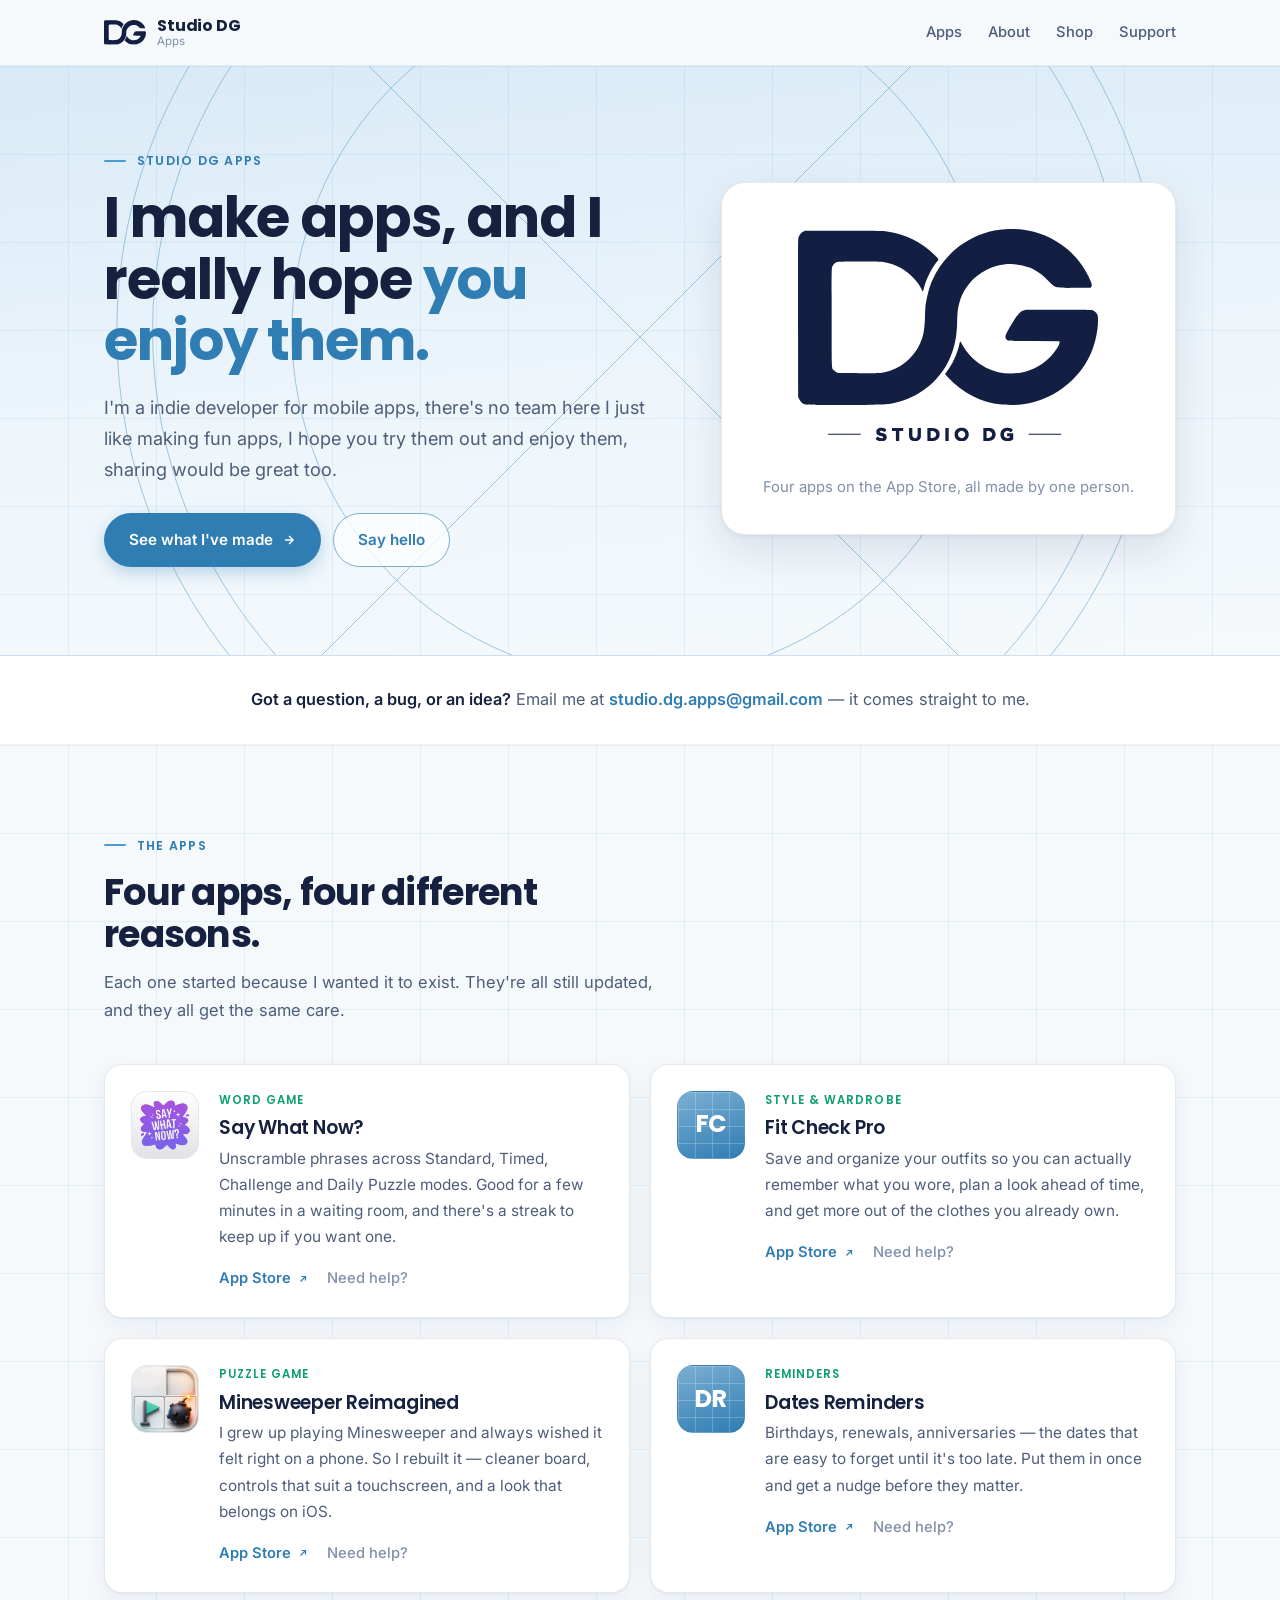
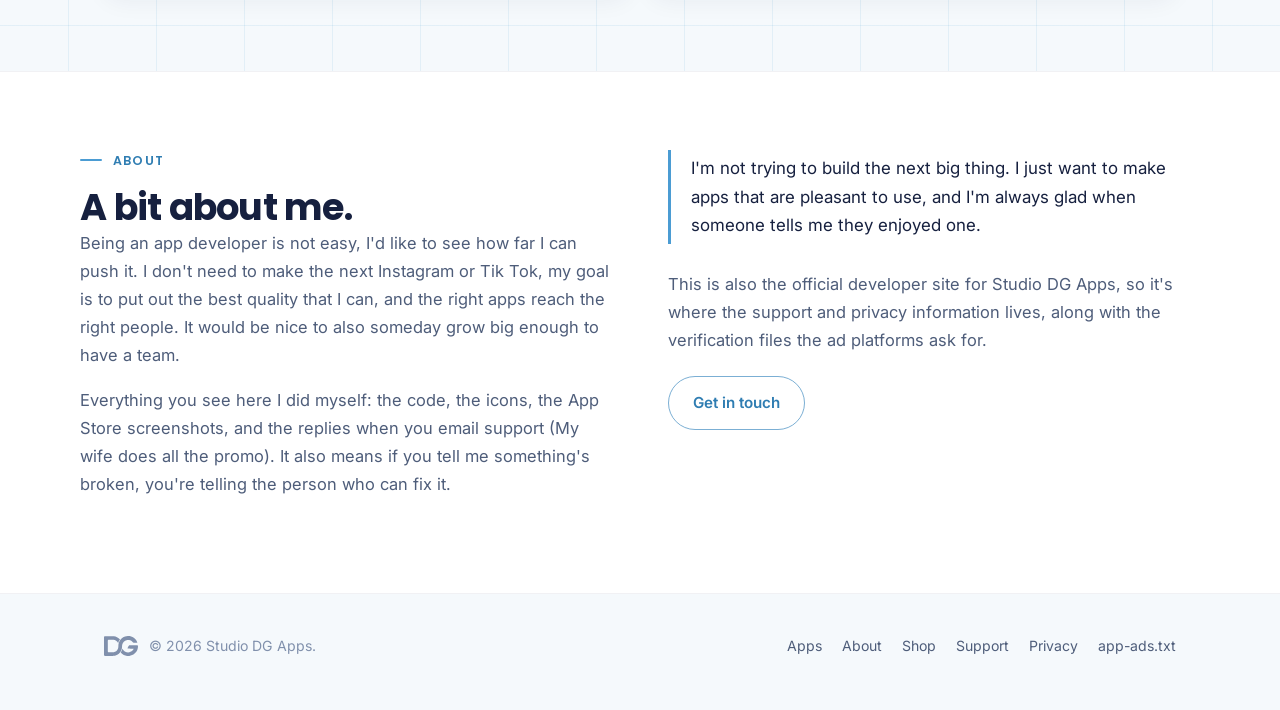
==== index.html @ 169148db "Fix grammar in about section of index.html" ====
<!doctype html>
<html lang="en">
<head>
  <meta charset="utf-8" />
  <meta name="viewport" content="width=device-width, initial-scale=1" />
  <title>Studio DG Apps — iPhone apps made by one person</title>
  <meta name="description" content="Hello. I make Mobile apps — Each app put is made with lots of passion and with the end users' enjoyment in mind — and I hope you enjoy them." />
  <link rel="canonical" href="https://dgreen-28.github.io/" />

  <link rel="icon" href="assets/favicon.svg" type="image/svg+xml" />
  <link rel="icon" href="assets/favicon-32.png" sizes="32x32" />
  <link rel="apple-touch-icon" href="assets/apple-touch-icon.png" />
  <meta name="theme-color" content="#D8EAF7" />

  <meta property="og:type" content="website" />
  <meta property="og:title" content="Studio DG Apps — iPhone apps made by one person" />
  <meta property="og:description" content="I make iPhone apps, and I hope you enjoy them." />
  <meta property="og:url" content="https://dgreen-28.github.io/" />
  <meta property="og:image" content="https://dgreen-28.github.io/assets/og-image.png" />
  <meta name="twitter:card" content="summary_large_image" />

  <link rel="preconnect" href="https://fonts.googleapis.com" />
  <link rel="preconnect" href="https://fonts.gstatic.com" crossorigin />
  <link href="https://fonts.googleapis.com/css2?family=Poppins:wght@500;600;700&family=Inter:wght@400;500;600&display=swap" rel="stylesheet" />
  <link rel="stylesheet" href="styles.css" />

  <script type="application/ld+json">
  {"@context":"https://schema.org","@type":"Organization","name":"Studio DG Apps",
   "url":"https://dgreen-28.github.io/","logo":"https://dgreen-28.github.io/assets/icon-512.png"}
  </script>
</head>
<body>

  <svg width="0" height="0" style="position:absolute" aria-hidden="true"><symbol id="dg" viewBox="0 0 2351 1380"><path d="M56.8169 1376.22C34.8916 1368.79 21.651 1356.64 8.69514 1331.52L1.07824 1316.66L0.224039 698.907C-0.345449 144.531 -0.0606899 79.95 3.85454 67.4988C10.6172 46.7219 22.1493 31.9456 39.3052 21.8946L54.4678 12.9688H355.371C589.36 12.9688 662.468 13.8689 684.393 16.7942C843.28 38.9962 965.009 98.2517 1074.42 206.712C1105.1 236.94 1105.1 236.64 1089.87 255.616C1045.45 310.146 1001.88 399.33 985.012 470.136C982.164 481.687 979.103 491.438 978.249 491.438C977.395 491.438 972.626 482.287 967.287 470.661C941.161 413.206 875.314 345.325 809.538 307.971C765.688 283.369 707.173 263.792 656.844 257.266C639.688 255.166 577.828 254.266 470.693 254.866C320.561 255.766 309.812 256.066 300.558 261.392C286.748 269.118 275.5 280.669 269.094 294.02C263.47 305.271 263.47 310.896 263.755 690.732C264.324 1114.75 263.185 1086.62 281.765 1107.02C286.819 1112.65 295.86 1119.77 301.982 1123.3C313.229 1129.82 314.368 1129.82 477.74 1129.82C626.804 1129.82 644.743 1129.22 670.37 1124.2C796.938 1099.29 902.08 1016.04 955.826 898.726C983.659 838.27 991.276 796.492 995.191 688.031C996.9 642.727 998.822 601.548 999.676 596.448C1015.69 506.065 1028.93 457.76 1052.85 402.405C1128.24 229.364 1273.6 96.3015 1454.13 35.6209C1522.18 12.5187 1577.85 2.76786 1652.1 0.36764C1800.59 -4.3578 1939.76 36.521 2059.57 120.079C2136.3 173.709 2192.83 232.364 2242.09 309.996C2265.15 346.75 2295.26 407.805 2300.6 429.707C2303.66 442.759 2303.45 444.559 2298.04 451.91L2292.41 460.235L2171.75 461.135C2046.33 462.035 2031.16 461.135 2009.81 449.584C2004.18 446.359 1981.97 426.182 1960.62 404.88C1907.73 351.55 1864.73 321.922 1807.92 300.32C1732.25 271.593 1640.35 267.167 1561.33 288.769C1414.55 329.048 1305.42 436.008 1264.13 580.321C1253.17 618.575 1248.97 655.253 1247.26 727.56C1244.41 848.771 1227.04 932.629 1186.54 1020.31C1113.15 1180 969.422 1303.01 798.504 1352.44C727.674 1372.92 712.44 1374.95 591.851 1377.35C407.123 1381.47 70.7694 1380.57 56.9593 1376.15L56.8169 1376.22Z"/><path d="M1594.43 1376.15C1435.26 1358.97 1289.62 1283.96 1172.87 1158.93L1152.08 1136.72L1163.9 1121.05C1210.31 1060.29 1248.54 977.033 1263.99 904.726C1266.55 891.975 1270.18 881.625 1272.18 881.625C1273.88 881.625 1280.08 891.375 1285.7 903.226C1319.73 972.533 1397.04 1048.14 1473.28 1086.62C1640.28 1170.78 1841.38 1138.45 1971.86 1006.59C2015.43 962.407 2052.02 905.852 2049.46 886.575L2048.6 880.049L1848.93 878.549C1664.2 877.049 1648.39 876.749 1641.42 871.724C1618.92 856.347 1620.06 837.67 1645.62 794.991C1705.48 694.857 1715.1 680.006 1730.83 663.429C1744.92 648.578 1751.04 644.452 1766.85 639.127L1785.71 632.601H2042.19C2225.85 632.601 2301.17 633.501 2309.07 635.827C2323.66 640.552 2339.47 654.803 2345.66 669.28C2349.58 678.731 2351 688.857 2351 713.984C2351 768.814 2344.24 817.118 2327.94 879.299C2259.6 1141.82 2027.6 1340.67 1749.48 1374.72C1711.54 1379.45 1633.59 1380.05 1594.51 1375.92L1594.43 1376.15Z"/></symbol><symbol id="dg-lockup" viewBox="200 340 885 626"><g transform="translate(200.0,340.0) scale(0.37643556)"><path d="M56.8169 1376.22C34.8916 1368.79 21.651 1356.64 8.69514 1331.52L1.07824 1316.66L0.224039 698.907C-0.345449 144.531 -0.0606899 79.95 3.85454 67.4988C10.6172 46.7219 22.1493 31.9456 39.3052 21.8946L54.4678 12.9688H355.371C589.36 12.9688 662.468 13.8689 684.393 16.7942C843.28 38.9962 965.009 98.2517 1074.42 206.712C1105.1 236.94 1105.1 236.64 1089.87 255.616C1045.45 310.146 1001.88 399.33 985.012 470.136C982.164 481.687 979.103 491.438 978.249 491.438C977.395 491.438 972.626 482.287 967.287 470.661C941.161 413.206 875.314 345.325 809.538 307.971C765.688 283.369 707.173 263.792 656.844 257.266C639.688 255.166 577.828 254.266 470.693 254.866C320.561 255.766 309.812 256.066 300.558 261.392C286.748 269.118 275.5 280.669 269.094 294.02C263.47 305.271 263.47 310.896 263.755 690.732C264.324 1114.75 263.185 1086.62 281.765 1107.02C286.819 1112.65 295.86 1119.77 301.982 1123.3C313.229 1129.82 314.368 1129.82 477.74 1129.82C626.804 1129.82 644.743 1129.22 670.37 1124.2C796.938 1099.29 902.08 1016.04 955.826 898.726C983.659 838.27 991.276 796.492 995.191 688.031C996.9 642.727 998.822 601.548 999.676 596.448C1015.69 506.065 1028.93 457.76 1052.85 402.405C1128.24 229.364 1273.6 96.3015 1454.13 35.6209C1522.18 12.5187 1577.85 2.76786 1652.1 0.36764C1800.59 -4.3578 1939.76 36.521 2059.57 120.079C2136.3 173.709 2192.83 232.364 2242.09 309.996C2265.15 346.75 2295.26 407.805 2300.6 429.707C2303.66 442.759 2303.45 444.559 2298.04 451.91L2292.41 460.235L2171.75 461.135C2046.33 462.035 2031.16 461.135 2009.81 449.584C2004.18 446.359 1981.97 426.182 1960.62 404.88C1907.73 351.55 1864.73 321.922 1807.92 300.32C1732.25 271.593 1640.35 267.167 1561.33 288.769C1414.55 329.048 1305.42 436.008 1264.13 580.321C1253.17 618.575 1248.97 655.253 1247.26 727.56C1244.41 848.771 1227.04 932.629 1186.54 1020.31C1113.15 1180 969.422 1303.01 798.504 1352.44C727.674 1372.92 712.44 1374.95 591.851 1377.35C407.123 1381.47 70.7694 1380.57 56.9593 1376.15L56.8169 1376.22Z"/><path d="M1594.43 1376.15C1435.26 1358.97 1289.62 1283.96 1172.87 1158.93L1152.08 1136.72L1163.9 1121.05C1210.31 1060.29 1248.54 977.033 1263.99 904.726C1266.55 891.975 1270.18 881.625 1272.18 881.625C1273.88 881.625 1280.08 891.375 1285.7 903.226C1319.73 972.533 1397.04 1048.14 1473.28 1086.62C1640.28 1170.78 1841.38 1138.45 1971.86 1006.59C2015.43 962.407 2052.02 905.852 2049.46 886.575L2048.6 880.049L1848.93 878.549C1664.2 877.049 1648.39 876.749 1641.42 871.724C1618.92 856.347 1620.06 837.67 1645.62 794.991C1705.48 694.857 1715.1 680.006 1730.83 663.429C1744.92 648.578 1751.04 644.452 1766.85 639.127L1785.71 632.601H2042.19C2225.85 632.601 2301.17 633.501 2309.07 635.827C2323.66 640.552 2339.47 654.803 2345.66 669.28C2349.58 678.731 2351 688.857 2351 713.984C2351 768.814 2344.24 817.118 2327.94 879.299C2259.6 1141.82 2027.6 1340.67 1749.48 1374.72C1711.54 1379.45 1633.59 1380.05 1594.51 1375.92L1594.43 1376.15Z"/></g><g transform="translate(392.500,665.535) scale(0.93023256)"><path d="M50.41 322.50 c-2.73 -0.67 -6.52 -2.41 -8.85 -4.07 -2.29 -1.70 -2.29 -3.20 -0.04 -5.81 0.87 -1.03 1.86 -2.25 2.21 -2.77 0.91 -1.42 3.08 -1.30 4.94 0.24 4.54 3.75 11.10 4.58 13.71 1.82 1.98 -2.09 0.43 -3.32 -6.68 -5.17 -11.42 -3 -14.38 -5.81 -14.38 -13.43 0 -4.19 0.75 -6.32 3.12 -8.61 5.29 -5.17 16.35 -6.08 24.33 -2.01 4.98 2.49 5.37 3.99 2.25 8.10 -1.86 2.45 -2.21 2.73 -3.44 2.73 -0.83 0 -2.09 -0.47 -3.16 -1.15 -2.21 -1.42 -5.14 -2.41 -6.99 -2.41 -2.84 0 -5.69 2.09 -4.86 3.59 0.59 1.15 2.09 1.74 8.37 3.48 10.94 3 12.92 4.82 13.23 11.97 0.20 4.50 -0.43 6.91 -2.45 9.24 -1.54 1.82 -4.58 3.59 -7.51 4.35 -2.65 0.71 -10.78 0.67 -13.83 -0.08z M157.22 322.39 c-7.27 -2.33 -11.02 -6.95 -11.89 -14.50 -0.20 -1.94 -0.32 -8.77 -0.28 -15.17 l0.12 -11.65 5.21 -0.12 5.21 -0.12 0.12 13 0.12 12.96 0.99 1.94 c2.01 3.87 6.95 5.65 10.63 3.79 1.90 -0.99 3.79 -3.16 4.42 -5.06 0.32 -1.03 0.55 -5.65 0.63 -14.02 l0.16 -12.56 5.14 0 5.14 0 -0.12 14.93 c-0.12 14.73 -0.16 14.93 -1.11 17.22 -1.15 2.84 -4.54 6.64 -7.07 7.94 -3.36 1.66 -5.81 2.17 -10.67 2.13 -3.28 0 -5.21 -0.20 -6.76 -0.71z M305.40 322.54 c-5.93 -1.66 -11.14 -5.81 -13.59 -10.86 -2.41 -4.90 -2.92 -10.67 -1.46 -16.31 0.95 -3.83 2.33 -6.16 5.33 -9.16 4.23 -4.23 9.36 -6.12 16.51 -6.12 7.35 0 11.97 1.78 16.47 6.32 4.07 4.11 5.93 8.85 5.93 15.33 0 8.10 -3.04 13.87 -9.48 18.01 -3.95 2.57 -6.04 3.12 -12.25 3.28 -3.83 0.08 -5.93 -0.08 -7.47 -0.47z m11.30 -10.27 c4.07 -1.86 6.91 -6 6.99 -10.27 0.12 -6.44 -6.24 -12.56 -12.40 -11.97 -5.65 0.55 -10.74 5.93 -10.82 11.38 -0.04 3.83 2.49 8.10 6 10.15 3.79 2.25 6.48 2.41 10.23 0.71z M450.57 322.50 c-5.37 -1.30 -10.74 -5.33 -13.19 -9.95 -1.78 -3.36 -2.45 -6.32 -2.41 -10.94 0.04 -6.99 1.90 -11.65 6.36 -15.80 4.54 -4.23 10.03 -5.96 17.46 -5.61 5.53 0.28 9.88 1.74 13.59 4.54 1.03 0.79 1.26 1.22 1.26 2.53 0 1.30 -0.36 1.98 -2.25 4.27 -2.73 3.28 -3.52 3.44 -6.40 1.34 -2.80 -1.98 -6.08 -3.08 -8.49 -2.77 -4.15 0.47 -8.06 3.40 -9.84 7.31 -2.69 5.93 1.11 13.35 7.94 15.45 3.12 0.99 5.21 0.83 8.26 -0.63 2.13 -1.03 2.84 -2.33 2.29 -4.07 -0.24 -0.75 -0.63 -0.83 -4.66 -0.91 l-4.42 -0.12 0 -4.54 0 -4.54 9.80 -0.12 9.76 -0.08 0 9.44 0 9.48 -2.13 1.50 c-3.52 2.45 -4.62 3 -8.14 3.91 -3.99 1.07 -11.10 1.22 -14.77 0.32z M103.50 306.74 l0 -16 -6.12 0 -6.12 0 0 -4.94 0 -4.94 17.78 0 17.82 0 -0.12 4.86 -0.12 4.82 -6.20 0.12 -6.24 0.12 0 15.96 0 16 -5.33 0 -5.33 0 0 -16z M203.36 302.52 c-0.08 -11.14 -0.04 -20.58 0.04 -20.94 0.12 -0.67 0.91 -0.71 10.07 -0.71 11.30 0 13.79 0.36 18.25 2.57 3.83 1.86 7.51 5.73 9.05 9.52 0.95 2.29 1.15 3.44 1.30 7.27 0.28 7.23 -0.95 11.26 -4.70 15.21 -5.53 5.85 -10.86 7.31 -26.70 7.31 l-7.19 0 -0.12 -20.23z m20.42 9.32 c3.95 -1.38 7.70 -6.36 7.70 -10.23 0 -3.59 -2.84 -7.70 -6.64 -9.56 -1.98 -0.95 -2.80 -1.11 -6.68 -1.26 l-4.46 -0.12 0 10.82 c0 5.96 0.12 10.98 0.32 11.14 0.47 0.55 7.66 -0.04 9.76 -0.79z M260.33 301.80 l0 -20.94 5.33 0 5.33 0 0 20.94 0 20.94 -5.33 0 -5.33 0 0 -20.94z M380.81 301.80 l0 -20.94 10.19 0 c7.43 0 10.90 0.16 12.92 0.59 8.61 1.82 14.50 8.14 15.68 16.87 1.42 10.63 -3.67 19.28 -13.35 22.64 -3.48 1.22 -9.20 1.70 -19.79 1.74 l-5.65 0.04 0 -20.94z m20.27 10.03 c2.57 -0.87 5.89 -3.95 6.99 -6.52 2.17 -5.14 -0.20 -10.71 -5.77 -13.43 -1.62 -0.79 -2.65 -0.95 -6.56 -1.07 l-4.66 -0.16 0 10.82 c0 5.96 0.12 10.98 0.32 11.18 0.47 0.47 7.62 -0.12 9.68 -0.83z"/></g><rect x="288.71" y="944" width="96" height="3"/><rect x="880.29" y="944" width="96" height="3"/></symbol></svg>

  <header class="site-header">
    <nav class="nav" aria-label="Main">
      <a class="brand" href="index.html">
        <svg viewBox="0 0 2351 1380" fill="currentColor" aria-hidden="true"><use href="#dg" /></svg>
        <span class="brand-text">
          <span class="brand-name">Studio DG</span>
          <span class="brand-sub">Apps</span>
        </span>
      </a>
      <div class="nav-links">
        <a href="#apps">Apps</a>
        <a href="#about">About</a>
        <a href="shop.html">Shop</a>
        <a href="support.html">Support</a>
      </div>
    </nav>
  </header>

  <main>

    <section class="hero sheet">
      <svg class="sheet-rings" viewBox="0 0 1254 1254" aria-hidden="true">
        <circle cx="627" cy="621" r="556" />
        <circle cx="627" cy="621" r="518" />
        <circle cx="627" cy="621" r="370" />
        <line x1="0" y1="0" x2="1254" y2="1254" />
        <line x1="1254" y1="0" x2="0" y2="1254" />
      </svg>

      <div class="wrap hero-grid">
        <div>
          <p class="eyebrow">Studio DG Apps</p>
          <h1>I make apps, and I really hope <em>you enjoy them.</em></h1>
          <p class="lead">
            I'm a indie developer for mobile apps, there's no team
            here I just like making fun apps, I hope you try them out 
            and enjoy them, sharing would be great too.
          </p>
          <div class="actions">
            <a class="button primary" href="#apps">
              See what I've made
              <svg width="14" height="14" viewBox="0 0 24 24" fill="none" stroke="currentColor" stroke-width="2.4" aria-hidden="true"><path d="M5 12h13M12 5l7 7-7 7"/></svg>
            </a>
            <a class="button secondary" href="support.html">Say hello</a>
          </div>
        </div>

        <div class="hero-card">
          <div class="lockup">
            <svg viewBox="0 0 885 626" fill="currentColor" role="img" aria-label="Studio DG"><use href="#dg-lockup" width="885" height="626" /></svg>
          </div>
          <p class="caption">Four apps on the App&nbsp;Store, all made by one person.</p>
        </div>
      </div>
    </section>

    <section class="band">
      <div class="band-inner">
        <p>
          <strong>Got a question, a bug, or an idea?</strong>
          Email me at <a href="mailto:studio.dg.apps@gmail.com" style="color:var(--carolina-d);font-weight:600;text-decoration:none">studio.dg.apps@gmail.com</a> — it comes straight to me.
        </p>
      </div>
    </section>

    <section id="apps" class="section sheet">
      <div class="wrap">
        <div class="section-heading">
          <p class="eyebrow">The apps</p>
          <h2>Four apps, four different reasons.</h2>
          <p>
            Each one started because I wanted it to exist. They're all still
            updated, and they all get the same care.
          </p>
        </div>

        <div class="apps">

          <article class="app-card">
            <div class="app-icon">
              <img src="assets/app-say-what-now.png" alt="Say What Now? app icon" width="512" height="512" loading="lazy" />
            </div>
            <div>
              <div class="app-topline">Word Game</div>
              <h3>Say What Now?</h3>
              <p>
                Unscramble phrases across Standard, Timed, Challenge and Daily
                Puzzle modes. Good for a few minutes in a waiting room, and there's
                a streak to keep up if you want one.
              </p>
              <div class="card-actions">
                <a href="https://apps.apple.com/app/id6740370659" target="_blank" rel="noopener">
                  App Store
                  <svg width="12" height="12" viewBox="0 0 24 24" fill="none" stroke="currentColor" stroke-width="2.4" aria-hidden="true"><path d="M7 17 17 7M9 7h8v8"/></svg>
                </a>
                <a class="sub" href="support.html">Need help?</a>
              </div>
            </div>
          </article>

          <article class="app-card">
            <div class="app-icon tile" aria-hidden="true"><span>FC</span></div>
            <div>
              <div class="app-topline">Style &amp; Wardrobe</div>
              <h3>Fit Check Pro</h3>
              <p>
                Save and organize your outfits so you can actually remember what
                you wore, plan a look ahead of time, and get more out of the
                clothes you already own.
              </p>
              <div class="card-actions">
                <a href="https://apps.apple.com/us/app/fit-check-pro/id6733221964" target="_blank" rel="noopener">
                  App Store
                  <svg width="12" height="12" viewBox="0 0 24 24" fill="none" stroke="currentColor" stroke-width="2.4" aria-hidden="true"><path d="M7 17 17 7M9 7h8v8"/></svg>
                </a>
                <a class="sub" href="support.html">Need help?</a>
              </div>
            </div>
          </article>

          <article class="app-card">
            <div class="app-icon">
              <img src="assets/app-minesweeper.png" alt="Minesweeper Reimagined app icon" width="512" height="512" loading="lazy" />
            </div>
            <div>
              <div class="app-topline">Puzzle Game</div>
              <h3>Minesweeper Reimagined</h3>
              <p>
                I grew up playing Minesweeper and always wished it felt right on a
                phone. So I rebuilt it — cleaner board, controls that suit a
                touchscreen, and a look that belongs on iOS.
              </p>
              <div class="card-actions">
                <a href="https://apps.apple.com/us/app/minesweeper-reimagined/id6740152764" target="_blank" rel="noopener">
                  App Store
                  <svg width="12" height="12" viewBox="0 0 24 24" fill="none" stroke="currentColor" stroke-width="2.4" aria-hidden="true"><path d="M7 17 17 7M9 7h8v8"/></svg>
                </a>
                <a class="sub" href="support.html">Need help?</a>
              </div>
            </div>
          </article>

          <article class="app-card">
            <div class="app-icon tile" aria-hidden="true"><span>DR</span></div>
            <div>
              <div class="app-topline">Reminders</div>
              <h3>Dates Reminders</h3>
              <p>
                Birthdays, renewals, anniversaries — the dates that are easy to
                forget until it's too late. Put them in once and get a nudge
                before they matter.
              </p>
              <div class="card-actions">
                <a href="https://apps.apple.com/us/app/dates-reminders/id6698850287" target="_blank" rel="noopener">
                  App Store
                  <svg width="12" height="12" viewBox="0 0 24 24" fill="none" stroke="currentColor" stroke-width="2.4" aria-hidden="true"><path d="M7 17 17 7M9 7h8v8"/></svg>
                </a>
                <a class="sub" href="support.html">Need help?</a>
              </div>
            </div>
          </article>

        </div>
      </div>
    </section>

    <section id="about" class="about">
      <div class="wrap section about-grid">
        <div>
          <p class="eyebrow">About</p>
          <h2>A bit about me.</h2>
          <p>
            Being an app developer is not easy, I'd like to see how far
            I can push it. I don't need to make the next Instagram or Tik
            Tok, my goal is to put out the best quality that I can, and the 
            right apps reach the right people. It would be nice to also someday
            grow big enough to have a team.
          </p>
          <p>
            Everything you see here I did myself: the code, the icons, the App
            Store screenshots, and the replies when you email support (My wife
            does all the promo). It also means if you tell me something's broken,
            you're telling the person who can fix it.
          </p>
        </div>
        <div>
          <p class="note">
            I'm not trying to build the next big thing. I just want to make apps
            that are pleasant to use, and I'm always glad when someone tells me
            they enjoyed one.
          </p>
          <p style="margin-top:26px">
            This is also the official developer site for Studio DG Apps, so it's
            where the support and privacy information lives, along with the
            verification files the ad platforms ask for.
          </p>
          <div class="actions" style="margin-top:22px">
            <a class="button secondary" href="support.html">Get in touch</a>
          </div>
        </div>
      </div>
    </section>

  </main>

  <footer class="footer">
    <div class="footer-inner">
      <div class="footer-brand">
        <svg viewBox="0 0 2351 1380" fill="currentColor" aria-hidden="true"><use href="#dg" /></svg>
        <p>&copy; <span id="year"></span> Studio DG Apps.</p>
      </div>
      <div class="footer-links">
        <a href="#apps">Apps</a>
        <a href="#about">About</a>
        <a href="shop.html">Shop</a>
        <a href="support.html">Support</a>
        <a href="privacy.html">Privacy</a>
        <a href="app-ads.txt">app-ads.txt</a>
      </div>
    </div>
  </footer>

  <script>
    document.getElementById('year').textContent = new Date().getFullYear();
  </script>
</body>
</html>
---- styles.css ----
/* ==========================================================================
   Studio DG Apps
   Light, friendly, Carolina blue. Blueprint grid kept from the logo.
   ========================================================================== */

:root {
  --paper:      #F5F9FC;
  --card:       #FFFFFF;
  --sky-1:      #D8EAF7;
  --sky-2:      #EDF5FB;

  --navy:       #131E43;
  --ink:        #16203F;
  --body-c:     #4E5D7A;
  --muted:      #8090AC;

  --carolina:   #4B9CD3;
  --carolina-d: #2F7DB2;
  --carolina-l: #7BAFD4;
  --emerald:    #0E9F6E;

  --line:       rgba(19, 30, 67, .10);
  --line-2:     rgba(19, 30, 67, .06);
  --grid:       rgba(75, 156, 211, .20);
  --grid-soft:  rgba(75, 156, 211, .11);

  --display: "Poppins", "Avenir Next", system-ui, sans-serif;
  --body:    "Inter", system-ui, -apple-system, "Segoe UI", sans-serif;

  --maxw: 1120px;
  --r:    18px;
  --shadow:    0 1px 2px rgba(19,30,67,.05), 0 8px 24px rgba(19,30,67,.06);
  --shadow-lg: 0 2px 4px rgba(19,30,67,.05), 0 18px 44px rgba(19,30,67,.10);
}

* { box-sizing: border-box; }
html { scroll-behavior: smooth; }

body {
  margin: 0;
  background: var(--paper);
  color: var(--body-c);
  font-family: var(--body);
  font-size: 16.5px;
  line-height: 1.7;
  -webkit-font-smoothing: antialiased;
  overflow-x: hidden;
}

img { max-width: 100%; display: block; }
a { color: inherit; }

.wrap { width: 100%; max-width: var(--maxw); margin: 0 auto; padding: 0 24px; }

/* --- blueprint grid, the part worth keeping ------------------------------- */
.sheet { position: relative; isolation: isolate; }
.sheet::before {
  content: "";
  position: absolute; inset: 0; z-index: -2;
  background-image:
    linear-gradient(var(--grid-soft) 1px, transparent 1px),
    linear-gradient(90deg, var(--grid-soft) 1px, transparent 1px);
  background-size: 88px 88px;
  background-position: center top;
}
.sheet-rings {
  position: absolute; top: 46%; left: 50%;
  transform: translate(-50%, -50%);
  width: min(1180px, 140vw);
  aspect-ratio: 1; z-index: -1;
  opacity: .55; pointer-events: none;
}
.sheet-rings circle, .sheet-rings line {
  fill: none; stroke: var(--carolina-l); stroke-width: 1;
}

/* --- type ----------------------------------------------------------------- */
h1, h2, h3 {
  font-family: var(--display); color: var(--ink);
  font-weight: 700; letter-spacing: -.02em; line-height: 1.14; margin: 0;
}
h1 { font-size: clamp(2.3rem, 5.2vw, 3.5rem); line-height: 1.1; }
h2 { font-size: clamp(1.7rem, 3.2vw, 2.3rem); }
h3 { font-size: 1.18rem; font-weight: 600; letter-spacing: -.012em; }
p  { margin: 0 0 1.05rem; }

.eyebrow {
  font-family: var(--display);
  font-size: .78rem; font-weight: 600;
  letter-spacing: .1em; text-transform: uppercase;
  color: var(--carolina-d);
  margin: 0 0 16px;
  display: flex; align-items: center; gap: 11px;
}
.eyebrow::before {
  content: ""; width: 22px; height: 2px; border-radius: 2px;
  background: var(--carolina); flex: none;
}
.lead { font-size: 1.14rem; max-width: 56ch; }

/* --- header --------------------------------------------------------------- */
.site-header {
  position: sticky; top: 0; z-index: 60;
  background: rgba(245, 249, 252, .88);
  backdrop-filter: blur(12px); -webkit-backdrop-filter: blur(12px);
  border-bottom: 1px solid var(--line-2);
}
.nav {
  max-width: var(--maxw); margin: 0 auto; padding: 15px 24px;
  display: flex; align-items: center; justify-content: space-between; gap: 24px;
}
.brand { display: flex; align-items: center; gap: 11px; text-decoration: none; }
.brand svg { width: 42px; height: auto; color: var(--navy); }
.brand-text { display: flex; flex-direction: column; line-height: 1.1; }
.brand-name {
  font-family: var(--display); font-weight: 700; font-size: 1rem;
  color: var(--ink); letter-spacing: -.01em; white-space: nowrap;
}
.brand-sub { font-size: .72rem; color: var(--muted); }
.nav-links { display: flex; align-items: center; gap: 26px; }
.nav-links a {
  text-decoration: none; color: var(--body-c);
  font-size: .92rem; font-weight: 500;
  padding: 5px 0; position: relative; transition: color .18s;
}
.nav-links a::after {
  content: ""; position: absolute; left: 0; right: 100%; bottom: 0; height: 2px;
  border-radius: 2px; background: var(--carolina); transition: right .22s ease;
}
.nav-links a:hover { color: var(--ink); }
.nav-links a:hover::after { right: 0; }
.nav-links a.is-current { color: var(--ink); }
.nav-links a.is-current::after { right: 0; }

/* --- buttons -------------------------------------------------------------- */
.actions { display: flex; flex-wrap: wrap; gap: 12px; margin-top: 28px; }
.button {
  display: inline-flex; align-items: center; gap: 9px;
  padding: 13px 24px; border-radius: 999px;
  font-family: var(--body); font-size: .95rem; font-weight: 600;
  text-decoration: none; border: 1.5px solid transparent;
  transition: transform .16s, background .2s, border-color .2s, box-shadow .2s;
}
.button:hover { transform: translateY(-1px); }
.button.primary {
  background: var(--carolina-d); color: #fff;
  box-shadow: 0 6px 16px rgba(47,125,178,.28);
}
.button.primary:hover { background: #2A6F9F; box-shadow: 0 8px 22px rgba(47,125,178,.34); }
.button.secondary { border-color: var(--carolina-l); color: var(--carolina-d); background: rgba(255,255,255,.7); }
.button.secondary:hover { border-color: var(--carolina-d); background: #fff; }

/* --- hero ----------------------------------------------------------------- */
.hero {
  position: relative;
  overflow: hidden;
  padding: 84px 0 88px;
  background: linear-gradient(175deg, var(--sky-1) 0%, var(--sky-2) 52%, var(--paper) 100%);
  border-bottom: 1px solid var(--line-2);
}
.hero .sheet-rings { opacity: .75; }
.hero-grid {
  display: grid; grid-template-columns: 1.1fr .9fr;
  gap: 60px; align-items: center;
}
.hero h1 { margin-bottom: 20px; }
.hero h1 em { font-style: normal; color: var(--carolina-d); }

.hero-card {
  position: relative;
  background: var(--card);
  border: 1px solid var(--line);
  border-radius: 24px;
  box-shadow: var(--shadow-lg);
  padding: 46px 40px 34px;
  display: grid; place-items: center;
}
.hero-card .lockup { width: min(300px, 82%); color: var(--navy); }
.hero-card .lockup svg { width: 100%; height: auto; }
.hero-card .caption {
  margin: 26px 0 0; text-align: center;
  font-size: .93rem; color: var(--muted);
}

/* --- greeting band -------------------------------------------------------- */
.band { background: var(--card); border-bottom: 1px solid var(--line-2); }
.band-inner {
  max-width: var(--maxw); margin: 0 auto; padding: 30px 24px;
  display: flex; flex-wrap: wrap; gap: 14px 34px; align-items: center; justify-content: center;
  text-align: center;
}
.band-inner p { margin: 0; font-size: 1.02rem; }
.band-inner strong { color: var(--ink); font-weight: 600; }

/* --- sections ------------------------------------------------------------- */
.section { padding: 78px 0; }
.section-heading { max-width: 58ch; margin-bottom: 40px; }
.section-heading p { margin-top: 12px; }

/* --- app cards ------------------------------------------------------------ */
.apps { display: grid; grid-template-columns: repeat(2, 1fr); gap: 20px; }
.app-card {
  background: var(--card);
  border: 1px solid var(--line);
  border-radius: var(--r);
  box-shadow: var(--shadow);
  padding: 26px;
  display: grid; grid-template-columns: 68px 1fr; gap: 20px;
  transition: transform .2s, box-shadow .2s, border-color .2s;
}
.app-card:hover {
  transform: translateY(-3px);
  box-shadow: var(--shadow-lg);
  border-color: var(--carolina-l);
}
.app-icon {
  width: 68px; height: 68px; border-radius: 16px;
  border: 1px solid var(--line-2); overflow: hidden; flex: none;
  background: var(--sky-2);
}
.app-icon img { width: 100%; height: 100%; object-fit: cover; }
.app-icon.tile {
  display: grid; place-items: center; position: relative;
  background: linear-gradient(160deg, var(--carolina-l), var(--carolina-d));
}
.app-icon.tile::before {
  content: ""; position: absolute; inset: 0;
  background-image:
    linear-gradient(rgba(255,255,255,.22) 1px, transparent 1px),
    linear-gradient(90deg, rgba(255,255,255,.22) 1px, transparent 1px);
  background-size: 17px 17px;
}
.app-icon.tile span {
  position: relative; font-family: var(--display); font-weight: 700;
  font-size: 1.5rem; color: #fff; letter-spacing: -.02em;
}
.app-topline {
  font-family: var(--display); font-size: .72rem; font-weight: 600;
  letter-spacing: .09em; text-transform: uppercase;
  color: var(--emerald); margin-bottom: 7px;
}
.app-card h3 { margin-bottom: 7px; }
.app-card p { font-size: .96rem; margin-bottom: 16px; }
.card-actions { display: flex; flex-wrap: wrap; gap: 18px; align-items: center; }
.card-actions a {
  font-size: .92rem; font-weight: 600; text-decoration: none;
  color: var(--carolina-d); display: inline-flex; align-items: center; gap: 6px;
  transition: gap .18s, color .18s;
}
.card-actions a:hover { gap: 9px; color: #245F8C; }
.card-actions a.sub { color: var(--muted); font-weight: 500; }
.card-actions a.sub:hover { color: var(--body-c); }

/* --- about ---------------------------------------------------------------- */
.about {
  background: var(--card);
  border-top: 1px solid var(--line-2);
  border-bottom: 1px solid var(--line-2);
}
.about-grid {
  display: grid; grid-template-columns: 1fr 1fr; gap: 56px; align-items: start;
}
.note {
  border-left: 3px solid var(--carolina);
  padding: 4px 0 4px 20px;
  color: var(--ink); font-size: 1.06rem;
}

/* --- footer --------------------------------------------------------------- */
.footer { padding: 40px 0 52px; }
.footer-inner {
  max-width: var(--maxw); margin: 0 auto; padding: 0 24px;
  display: flex; flex-wrap: wrap; gap: 20px; align-items: center; justify-content: space-between;
}
.footer-brand { display: flex; align-items: center; gap: 11px; }
.footer-brand svg { width: 34px; color: var(--muted); }
.footer p { margin: 0; font-size: .88rem; color: var(--muted); }
.footer-links { display: flex; flex-wrap: wrap; gap: 20px; }
.footer-links a { font-size: .88rem; color: var(--body-c); text-decoration: none; transition: color .18s; }
.footer-links a:hover { color: var(--carolina-d); }

/* --- inner pages ---------------------------------------------------------- */
.page {
  padding: 62px 0 40px;
  background: linear-gradient(180deg, var(--sky-2) 0%, var(--paper) 320px);
}
.page h1 { margin-bottom: 14px; }
.prose { max-width: 68ch; }
.prose h2 { font-size: 1.35rem; margin: 38px 0 10px; }
.prose ul { padding-left: 20px; }
.prose li { margin-bottom: 7px; }
.prose a { color: var(--carolina-d); text-decoration: underline; text-underline-offset: 3px; }
.prose .meta { font-size: .9rem; color: var(--muted); }
.callout {
  background: var(--card); border: 1px solid var(--line);
  border-left: 3px solid var(--emerald);
  border-radius: 14px; box-shadow: var(--shadow);
  padding: 22px 24px; margin: 26px 0;
}
.callout p:last-child { margin-bottom: 0; }
.callout .label {
  font-family: var(--display); font-size: .74rem; font-weight: 600;
  letter-spacing: .09em; text-transform: uppercase; color: var(--muted);
  margin-bottom: 6px;
}

/* --- responsive ----------------------------------------------------------- */
@media (max-width: 900px) {
  .hero-grid { grid-template-columns: 1fr; gap: 38px; }
  .hero { padding: 56px 0 62px; }
  .apps { grid-template-columns: 1fr; }
  .about-grid { grid-template-columns: 1fr; gap: 30px; }
  .section { padding: 58px 0; }
}
@media (max-width: 620px) {
  body { font-size: 16px; }
  .nav-links { gap: 15px; }
  .nav-links a { font-size: .86rem; }
  .brand-sub { display: none; }
  .hero-card { padding: 34px 24px 26px; }
  .app-card { grid-template-columns: 56px 1fr; gap: 16px; padding: 22px; }
  .app-icon { width: 56px; height: 56px; border-radius: 14px; }
}

@media (prefers-reduced-motion: reduce) {
  * { transition: none !important; animation: none !important; }
  html { scroll-behavior: auto; }
}
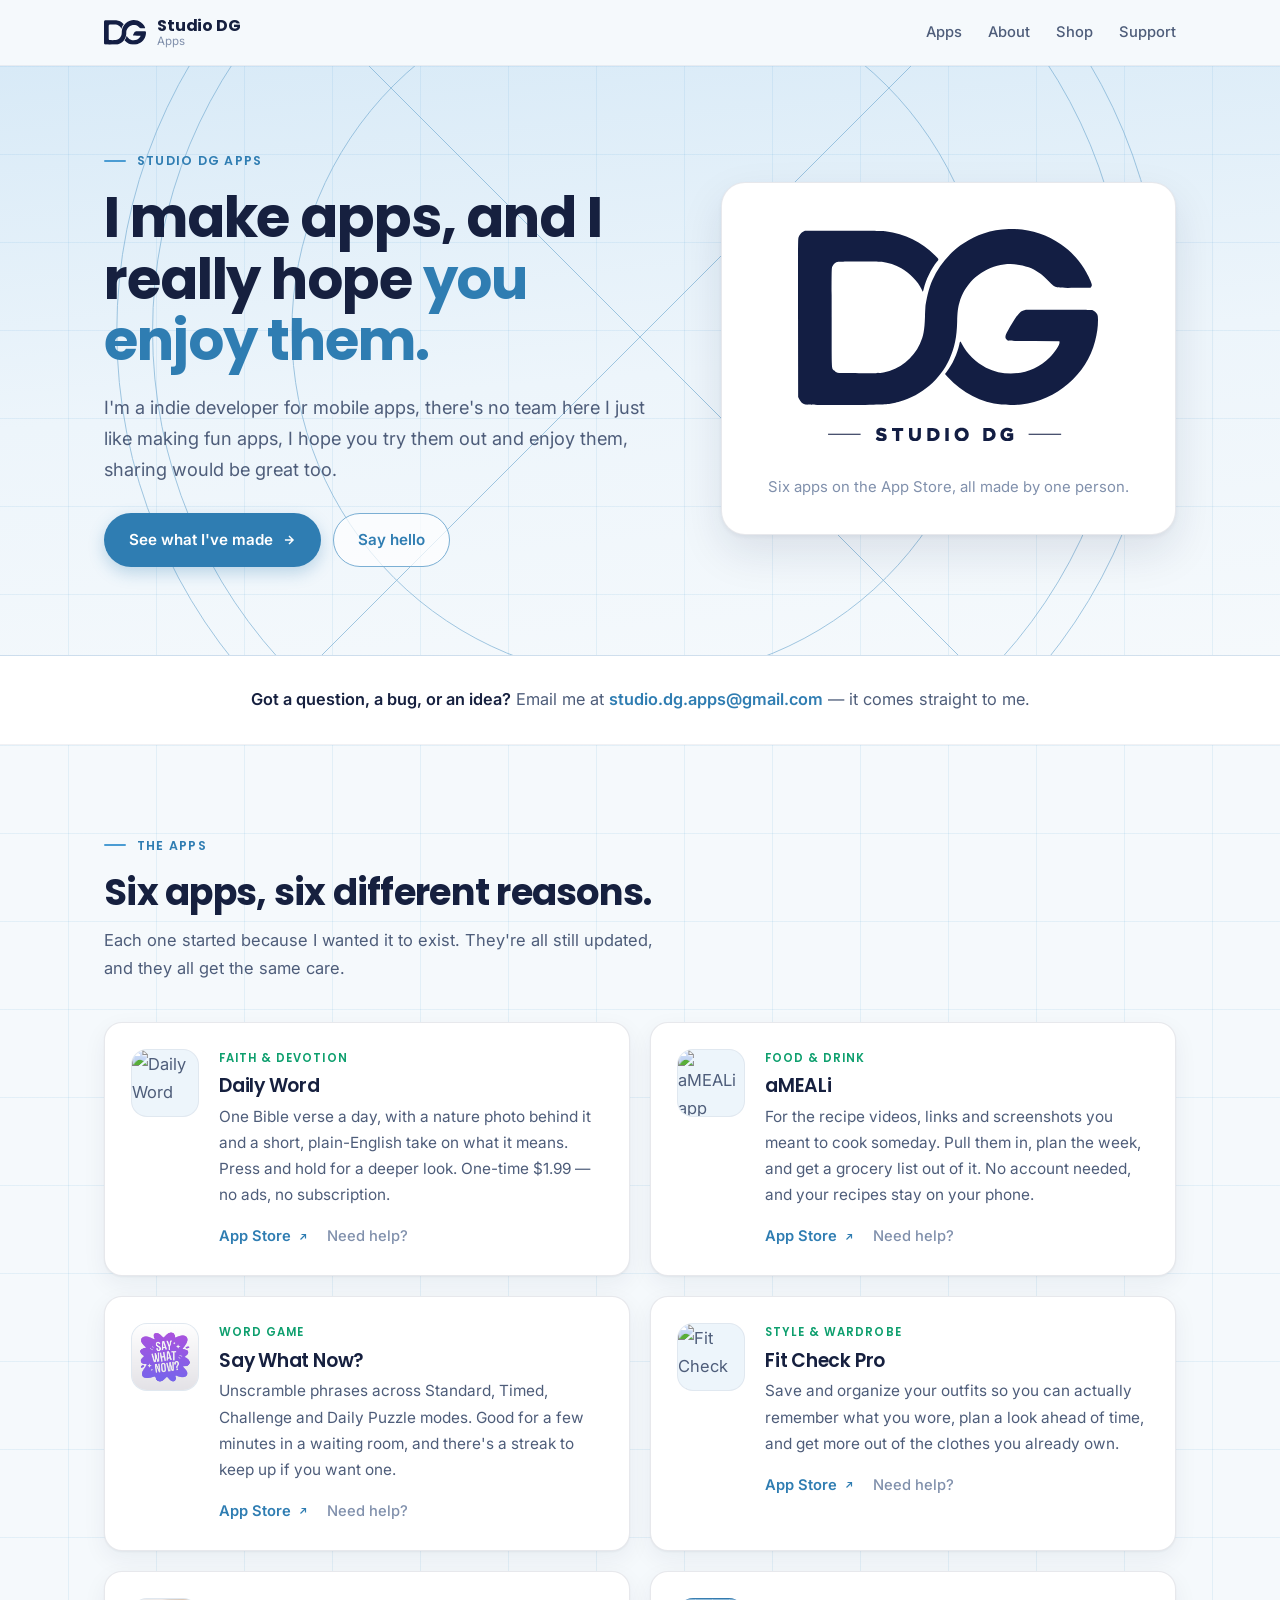
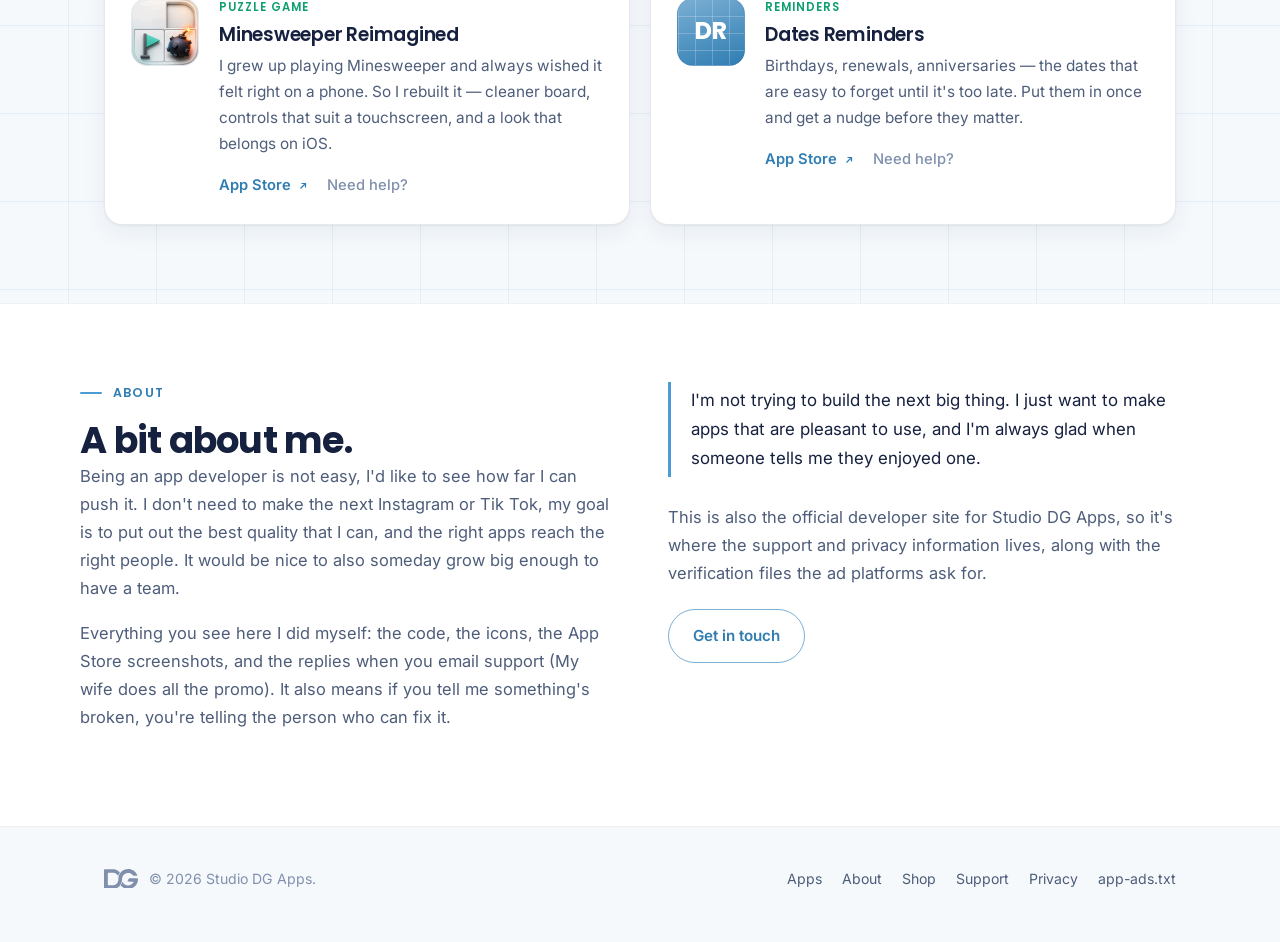
==== commit 4b23b542: "Update app count and descriptions in index.html" ====
--- a/index.html
+++ b/index.html
@@ -84,7 +84,7 @@
           <div class="lockup">
             <svg viewBox="0 0 885 626" fill="currentColor" role="img" aria-label="Studio DG"><use href="#dg-lockup" width="885" height="626" /></svg>
           </div>
-          <p class="caption">Four apps on the App&nbsp;Store, all made by one person.</p>
+          <p class="caption">Six apps on the App&nbsp;Store, all made by one person.</p>
         </div>
       </div>
     </section>
@@ -102,7 +102,7 @@
       <div class="wrap">
         <div class="section-heading">
           <p class="eyebrow">The apps</p>
-          <h2>Four apps, four different reasons.</h2>
+          <h2>Six apps, six different reasons.</h2>
           <p>
             Each one started because I wanted it to exist. They're all still
             updated, and they all get the same care.
@@ -113,6 +113,50 @@
 
           <article class="app-card">
             <div class="app-icon">
+              <img src="assets/app-daily-word.png" alt="Daily Word app icon" width="512" height="512" loading="lazy" />
+            </div>
+            <div>
+              <div class="app-topline">Faith &amp; Devotion</div>
+              <h3>Daily Word</h3>
+              <p>
+                One Bible verse a day, with a nature photo behind it and a short,
+                plain-English take on what it means. Press and hold for a deeper
+                look. One-time $1.99 — no ads, no subscription.
+              </p>
+              <div class="card-actions">
+                <a href="https://apps.apple.com/us/app/daily-word-bible-app/id6778616137" target="_blank" rel="noopener">
+                  App Store
+                  <svg width="12" height="12" viewBox="0 0 24 24" fill="none" stroke="currentColor" stroke-width="2.4" aria-hidden="true"><path d="M7 17 17 7M9 7h8v8"/></svg>
+                </a>
+                <a class="sub" href="support.html">Need help?</a>
+              </div>
+            </div>
+          </article>
+
+          <article class="app-card">
+            <div class="app-icon">
+              <img src="assets/app-ameali.png" alt="aMEALi app icon" width="512" height="512" loading="lazy" />
+            </div>
+            <div>
+              <div class="app-topline">Food &amp; Drink</div>
+              <h3>aMEALi</h3>
+              <p>
+                For the recipe videos, links and screenshots you meant to cook
+                someday. Pull them in, plan the week, and get a grocery list out
+                of it. No account needed, and your recipes stay on your phone.
+              </p>
+              <div class="card-actions">
+                <a href="https://apps.apple.com/us/app/id6740216761" target="_blank" rel="noopener">
+                  App Store
+                  <svg width="12" height="12" viewBox="0 0 24 24" fill="none" stroke="currentColor" stroke-width="2.4" aria-hidden="true"><path d="M7 17 17 7M9 7h8v8"/></svg>
+                </a>
+                <a class="sub" href="support.html">Need help?</a>
+              </div>
+            </div>
+          </article>
+
+          <article class="app-card">
+            <div class="app-icon">
               <img src="assets/app-say-what-now.png" alt="Say What Now? app icon" width="512" height="512" loading="lazy" />
             </div>
             <div>
@@ -134,7 +178,9 @@
           </article>
 
           <article class="app-card">
-            <div class="app-icon tile" aria-hidden="true"><span>FC</span></div>
+            <div class="app-icon">
+              <img src="assets/app-fit-check-pro.png" alt="Fit Check Pro app icon" width="512" height="512" loading="lazy" />
+            </div>
             <div>
               <div class="app-topline">Style &amp; Wardrobe</div>
               <h3>Fit Check Pro</h3>
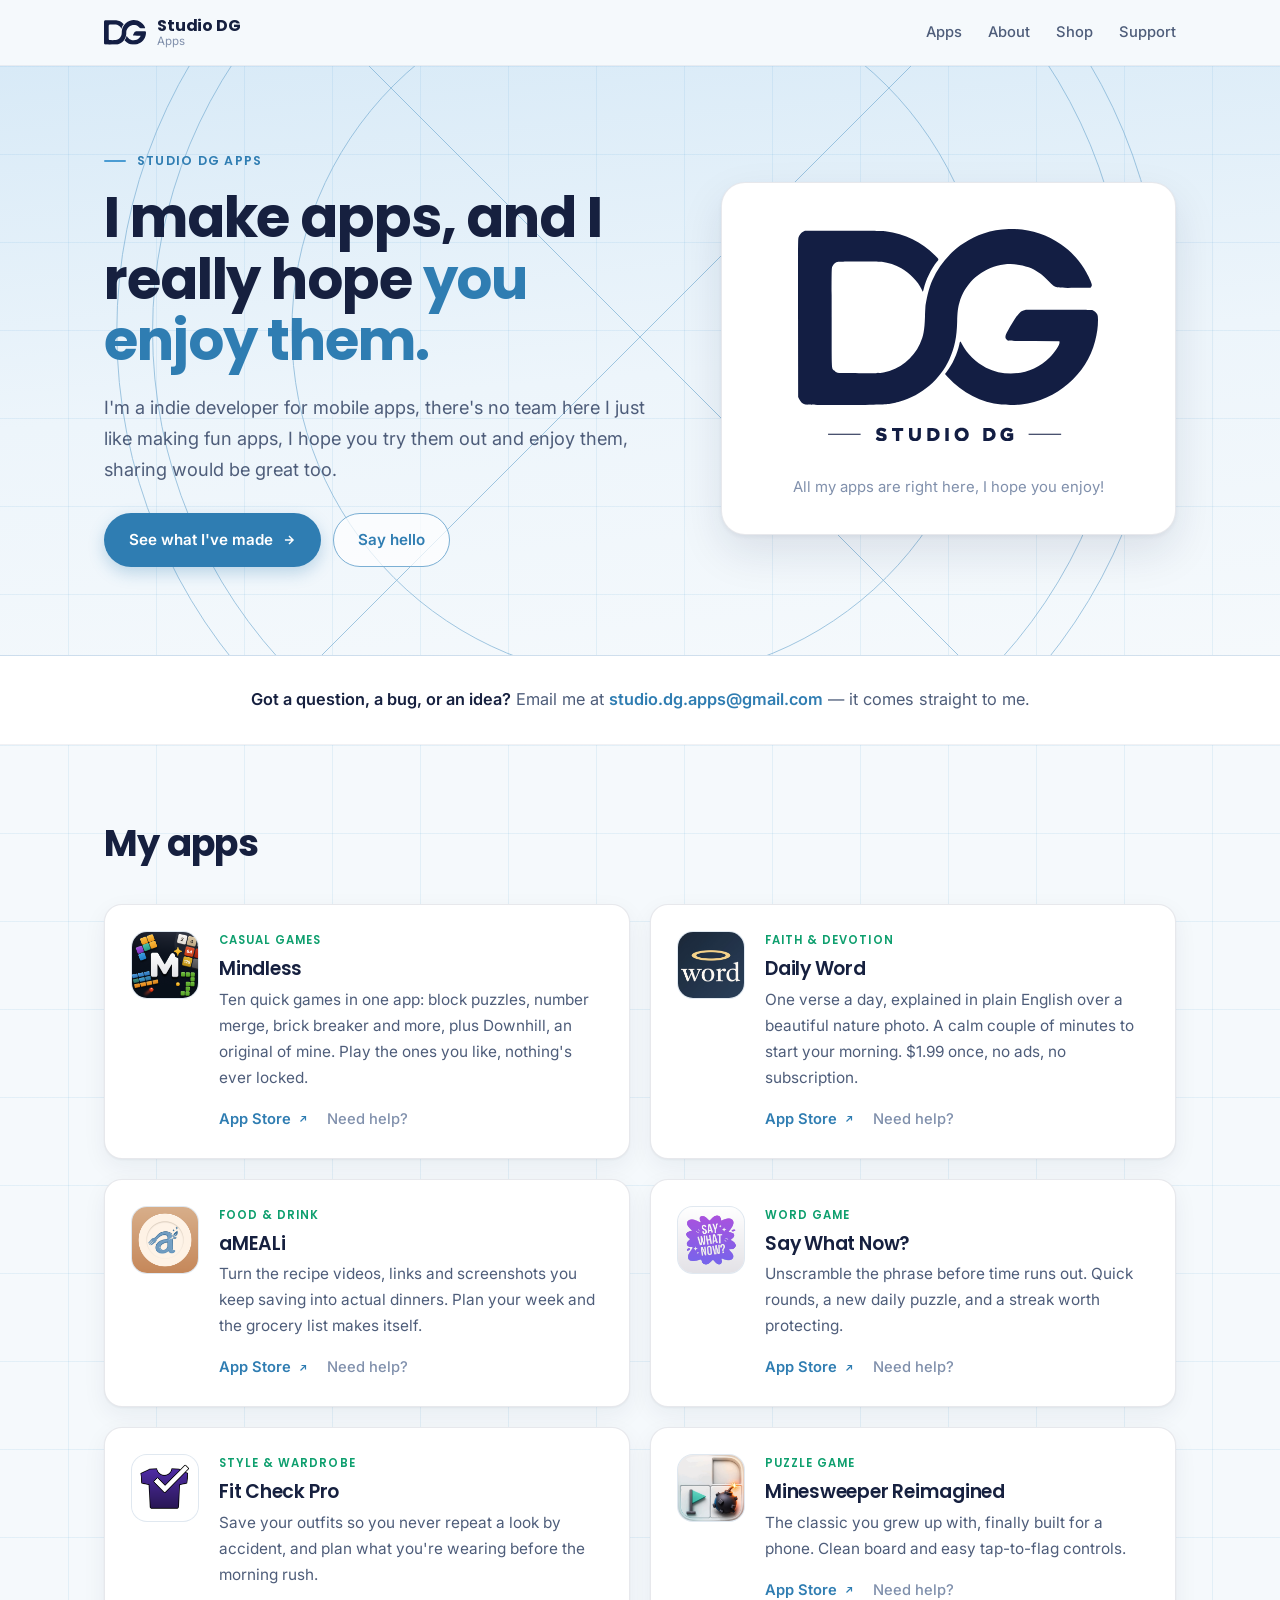
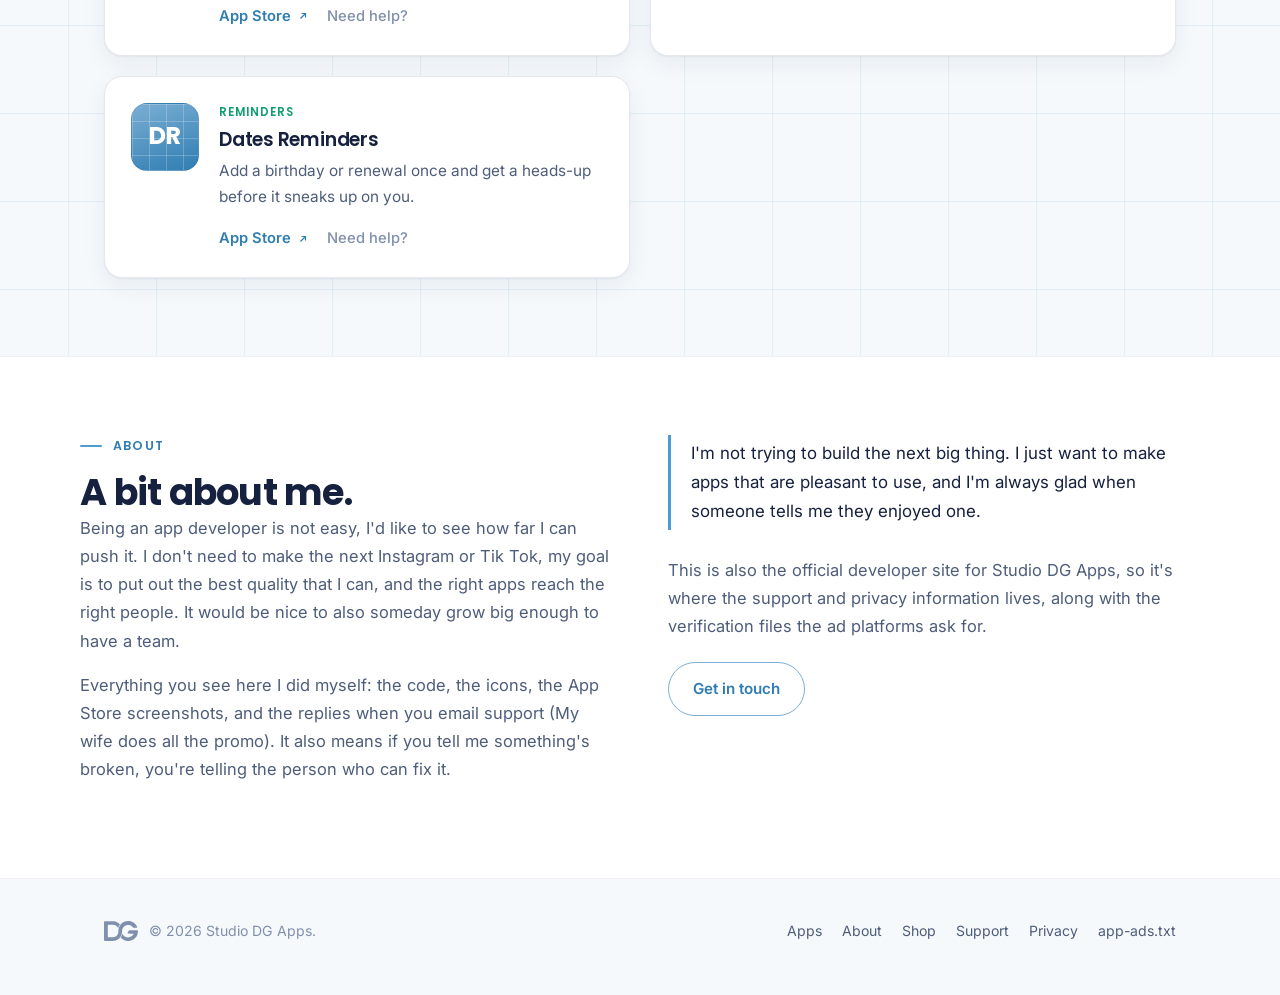
==== commit 337ad8e4: "Revise app descriptions in index.html Updated app descriptions for clarity and engagement." ====
--- a/index.html
+++ b/index.html
@@ -84,7 +84,7 @@
           <div class="lockup">
             <svg viewBox="0 0 885 626" fill="currentColor" role="img" aria-label="Studio DG"><use href="#dg-lockup" width="885" height="626" /></svg>
           </div>
-          <p class="caption">Six apps on the App&nbsp;Store, all made by one person.</p>
+          <p class="caption">All my apps are right here, I hope you enjoy!</p>
         </div>
       </div>
     </section>
@@ -101,15 +101,32 @@
     <section id="apps" class="section sheet">
       <div class="wrap">
         <div class="section-heading">
-          <p class="eyebrow">The apps</p>
-          <h2>Six apps, six different reasons.</h2>
-          <p>
-            Each one started because I wanted it to exist. They're all still
-            updated, and they all get the same care.
-          </p>
+          <h2>My apps</h2>
         </div>
 
         <div class="apps">
+
+          <article class="app-card">
+            <div class="app-icon">
+              <img src="assets/app-mindless.png" alt="Mindless app icon" width="512" height="512" loading="lazy" />
+            </div>
+            <div>
+              <div class="app-topline">Casual Games</div>
+              <h3>Mindless</h3>
+              <p>
+                Ten quick games in one app: block puzzles, number merge, brick
+                breaker and more, plus Downhill, an original of mine. Play the
+                ones you like, nothing's ever locked.
+              </p>
+              <div class="card-actions">
+                <a href="https://apps.apple.com/app/id6808704654" target="_blank" rel="noopener">
+                  App Store
+                  <svg width="12" height="12" viewBox="0 0 24 24" fill="none" stroke="currentColor" stroke-width="2.4" aria-hidden="true"><path d="M7 17 17 7M9 7h8v8"/></svg>
+                </a>
+                <a class="sub" href="support.html">Need help?</a>
+              </div>
+            </div>
+          </article>
 
           <article class="app-card">
             <div class="app-icon">
@@ -119,9 +136,9 @@
               <div class="app-topline">Faith &amp; Devotion</div>
               <h3>Daily Word</h3>
               <p>
-                One Bible verse a day, with a nature photo behind it and a short,
-                plain-English take on what it means. Press and hold for a deeper
-                look. One-time $1.99 — no ads, no subscription.
+                One verse a day, explained in plain English over a beautiful
+                nature photo. A calm couple of minutes to start your morning.
+                $1.99 once, no ads, no subscription.
               </p>
               <div class="card-actions">
                 <a href="https://apps.apple.com/us/app/daily-word-bible-app/id6778616137" target="_blank" rel="noopener">
@@ -141,9 +158,9 @@
               <div class="app-topline">Food &amp; Drink</div>
               <h3>aMEALi</h3>
               <p>
-                For the recipe videos, links and screenshots you meant to cook
-                someday. Pull them in, plan the week, and get a grocery list out
-                of it. No account needed, and your recipes stay on your phone.
+                Turn the recipe videos, links and screenshots you keep saving
+                into actual dinners. Plan your week and the grocery list
+                makes itself.
               </p>
               <div class="card-actions">
                 <a href="https://apps.apple.com/us/app/id6740216761" target="_blank" rel="noopener">
@@ -163,9 +180,8 @@
               <div class="app-topline">Word Game</div>
               <h3>Say What Now?</h3>
               <p>
-                Unscramble phrases across Standard, Timed, Challenge and Daily
-                Puzzle modes. Good for a few minutes in a waiting room, and there's
-                a streak to keep up if you want one.
+                Unscramble the phrase before time runs out. Quick rounds, a
+                new daily puzzle, and a streak worth protecting.
               </p>
               <div class="card-actions">
                 <a href="https://apps.apple.com/app/id6740370659" target="_blank" rel="noopener">
@@ -185,9 +201,8 @@
               <div class="app-topline">Style &amp; Wardrobe</div>
               <h3>Fit Check Pro</h3>
               <p>
-                Save and organize your outfits so you can actually remember what
-                you wore, plan a look ahead of time, and get more out of the
-                clothes you already own.
+                Save your outfits so you never repeat a look by accident, and
+                plan what you're wearing before the morning rush.
               </p>
               <div class="card-actions">
                 <a href="https://apps.apple.com/us/app/fit-check-pro/id6733221964" target="_blank" rel="noopener">
@@ -207,9 +222,8 @@
               <div class="app-topline">Puzzle Game</div>
               <h3>Minesweeper Reimagined</h3>
               <p>
-                I grew up playing Minesweeper and always wished it felt right on a
-                phone. So I rebuilt it — cleaner board, controls that suit a
-                touchscreen, and a look that belongs on iOS.
+                The classic you grew up with, finally built for a phone. Clean
+                board and easy tap-to-flag controls.
               </p>
               <div class="card-actions">
                 <a href="https://apps.apple.com/us/app/minesweeper-reimagined/id6740152764" target="_blank" rel="noopener">
@@ -227,9 +241,8 @@
               <div class="app-topline">Reminders</div>
               <h3>Dates Reminders</h3>
               <p>
-                Birthdays, renewals, anniversaries — the dates that are easy to
-                forget until it's too late. Put them in once and get a nudge
-                before they matter.
+                Add a birthday or renewal once and get a heads-up before it
+                sneaks up on you.
               </p>
               <div class="card-actions">
                 <a href="https://apps.apple.com/us/app/dates-reminders/id6698850287" target="_blank" rel="noopener">
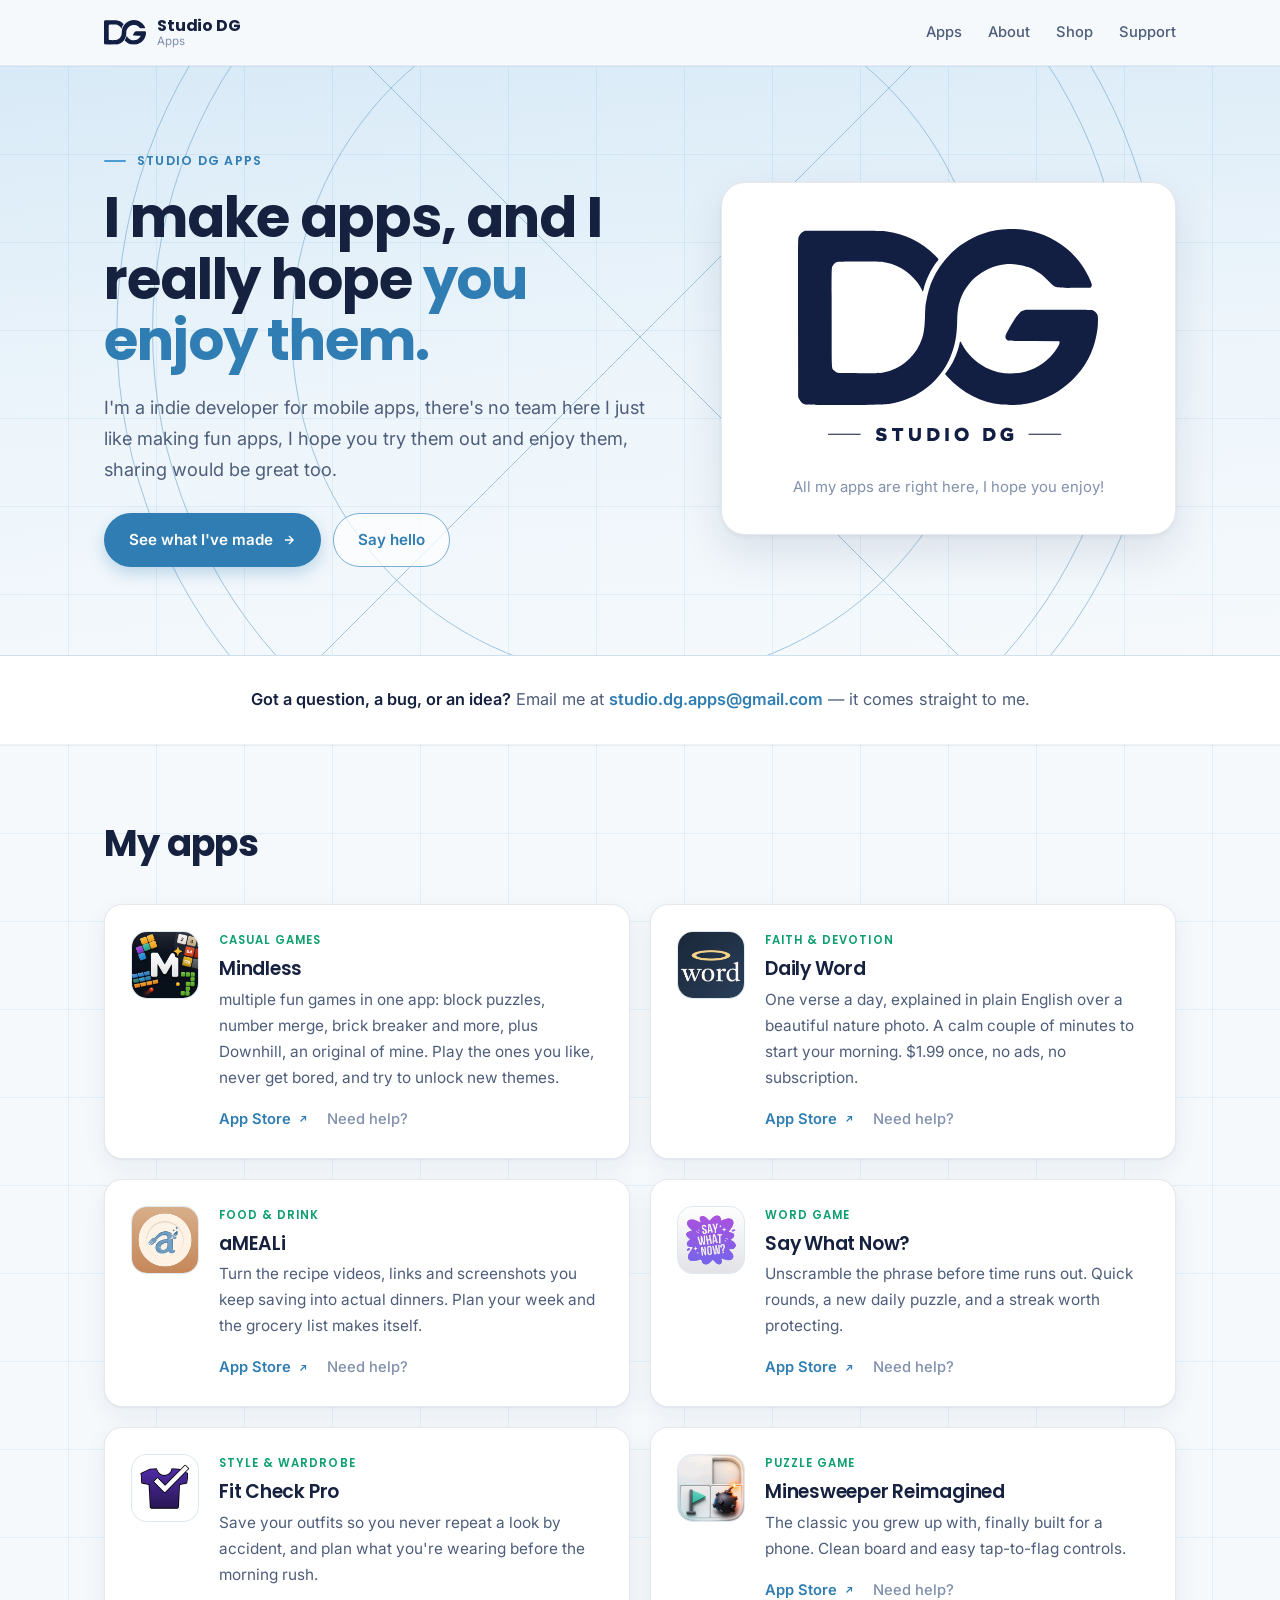
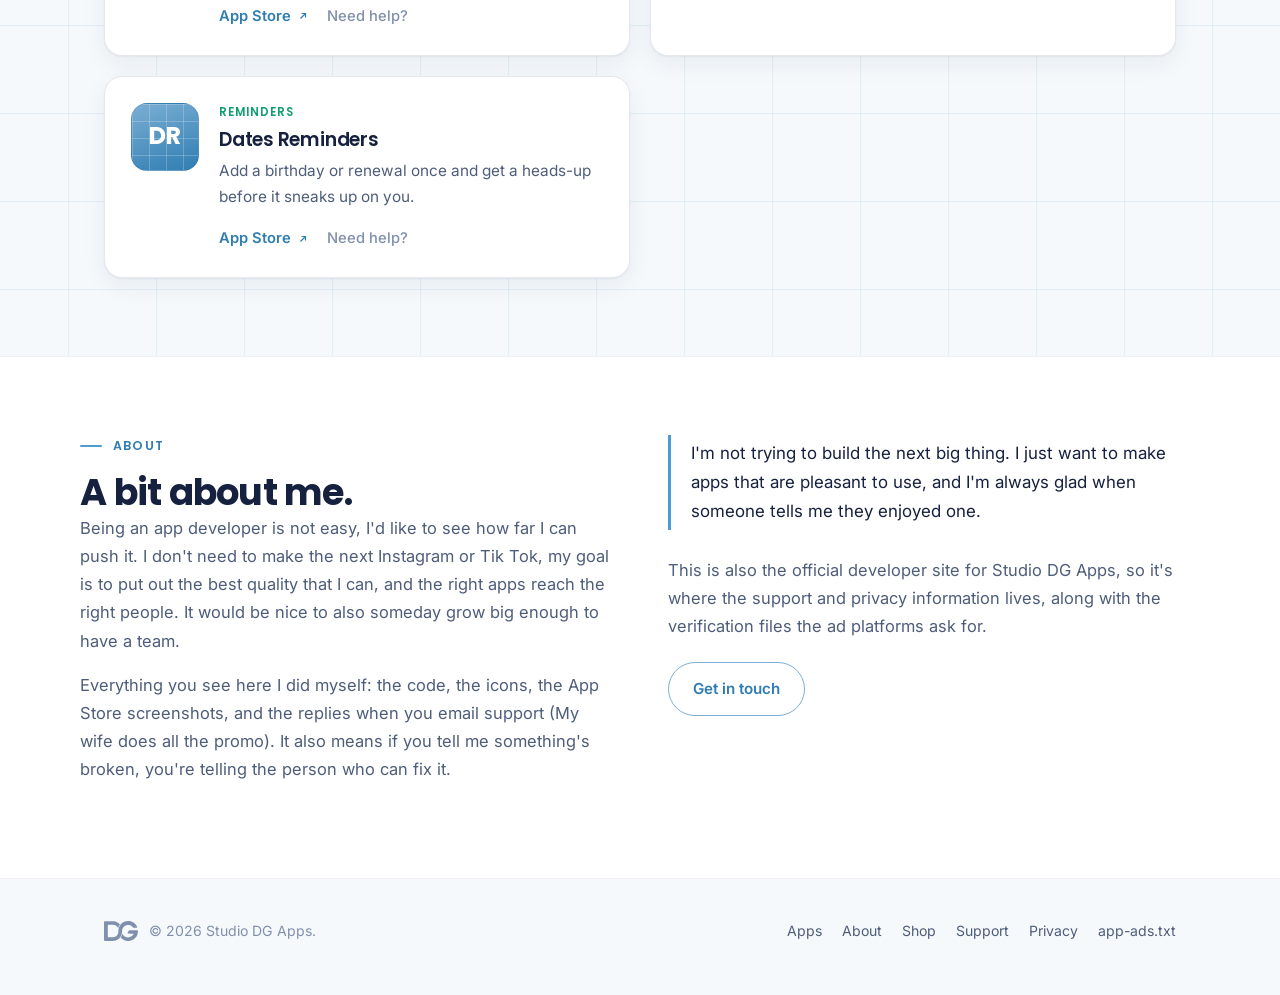
==== commit f3ffd672: "Update game description for clarity and engagement" ====
--- a/index.html
+++ b/index.html
@@ -114,9 +114,9 @@
               <div class="app-topline">Casual Games</div>
               <h3>Mindless</h3>
               <p>
-                Ten quick games in one app: block puzzles, number merge, brick
+                multiple fun games in one app: block puzzles, number merge, brick
                 breaker and more, plus Downhill, an original of mine. Play the
-                ones you like, nothing's ever locked.
+                ones you like, never get bored, and try to unlock new themes.
               </p>
               <div class="card-actions">
                 <a href="https://apps.apple.com/app/id6808704654" target="_blank" rel="noopener">
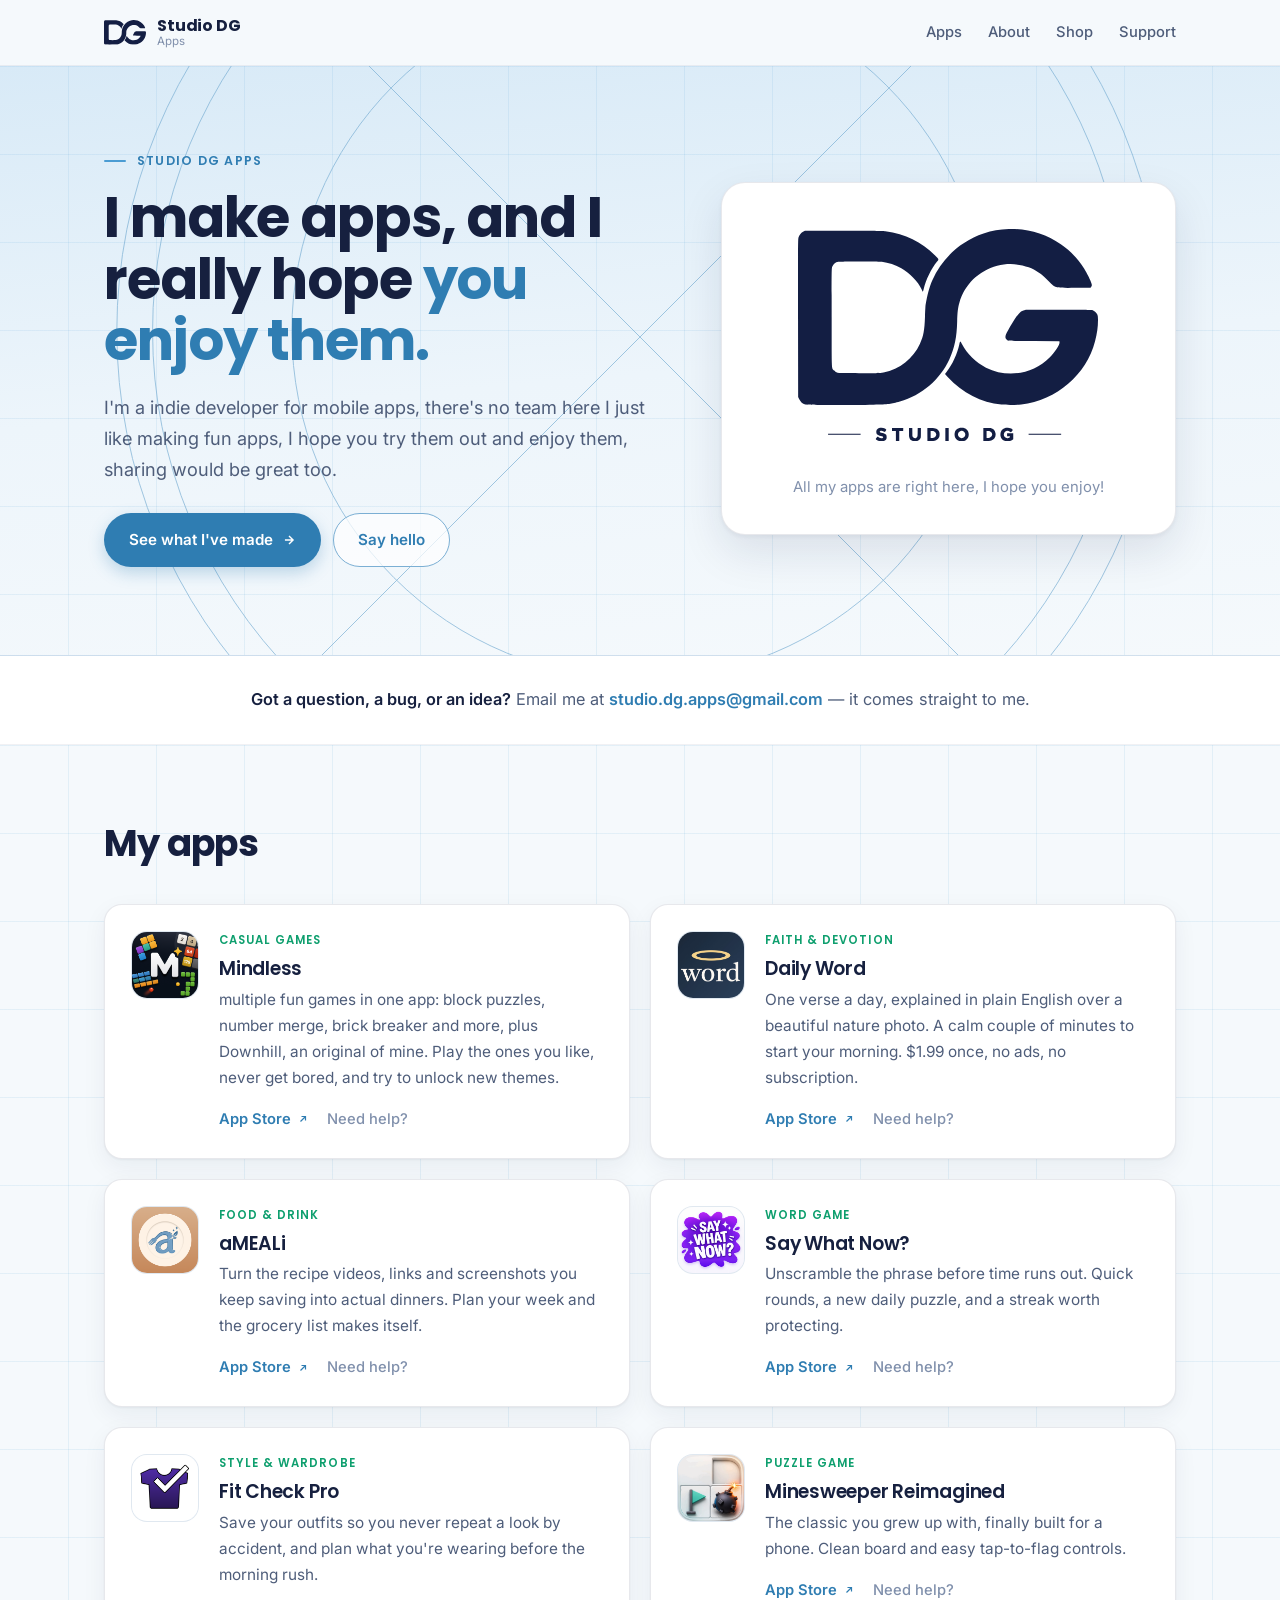
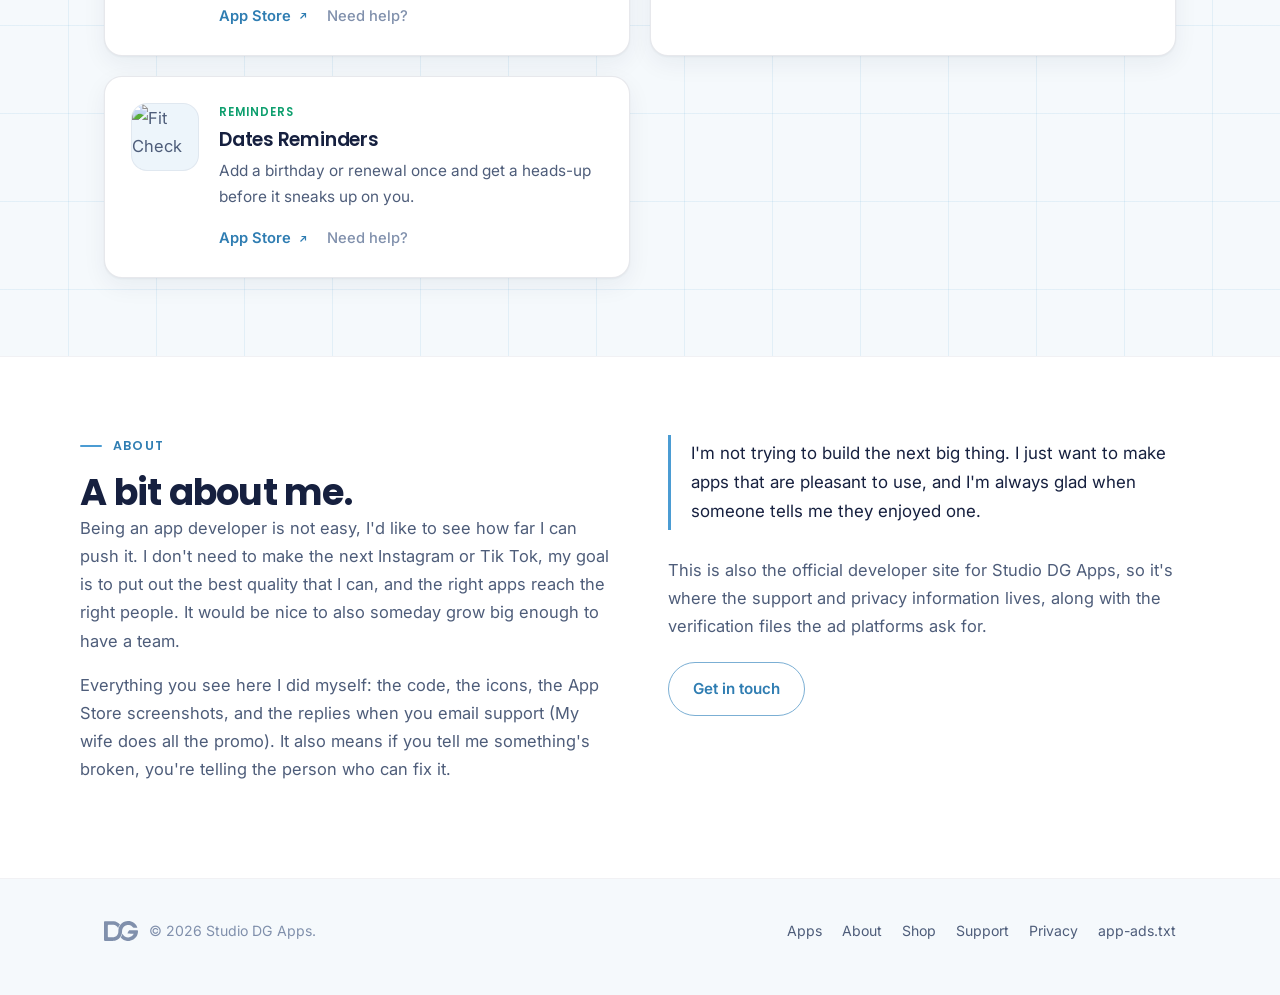
==== commit a73e85fb: "Update app icon in index.html Replaced placeholder icon with actual app icon image." ====
--- a/index.html
+++ b/index.html
@@ -236,7 +236,9 @@
           </article>
 
           <article class="app-card">
-            <div class="app-icon tile" aria-hidden="true"><span>DR</span></div>
+            <div class="app-icon">
+              <img src="assets/app-dates.png" alt="Fit Check Pro app icon" width="512" height="512" loading="lazy" />
+            </div>
             <div>
               <div class="app-topline">Reminders</div>
               <h3>Dates Reminders</h3>
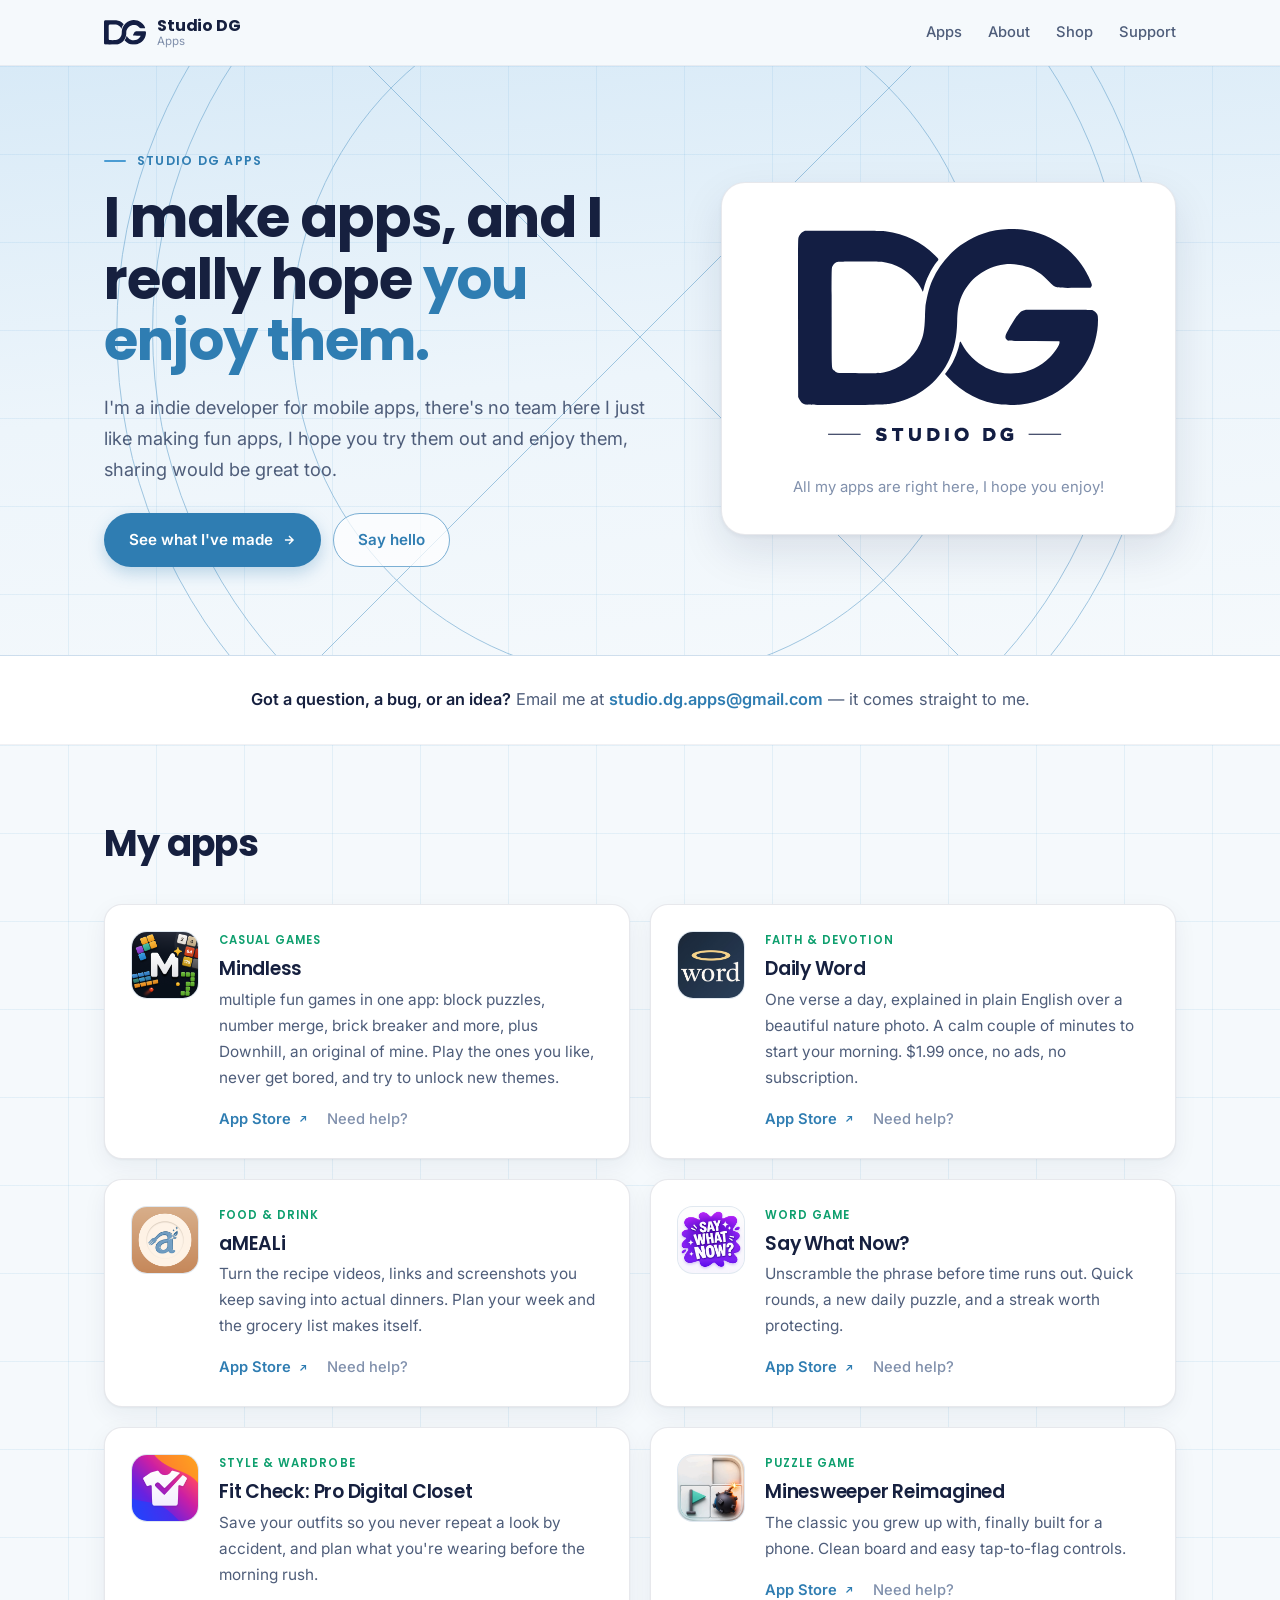
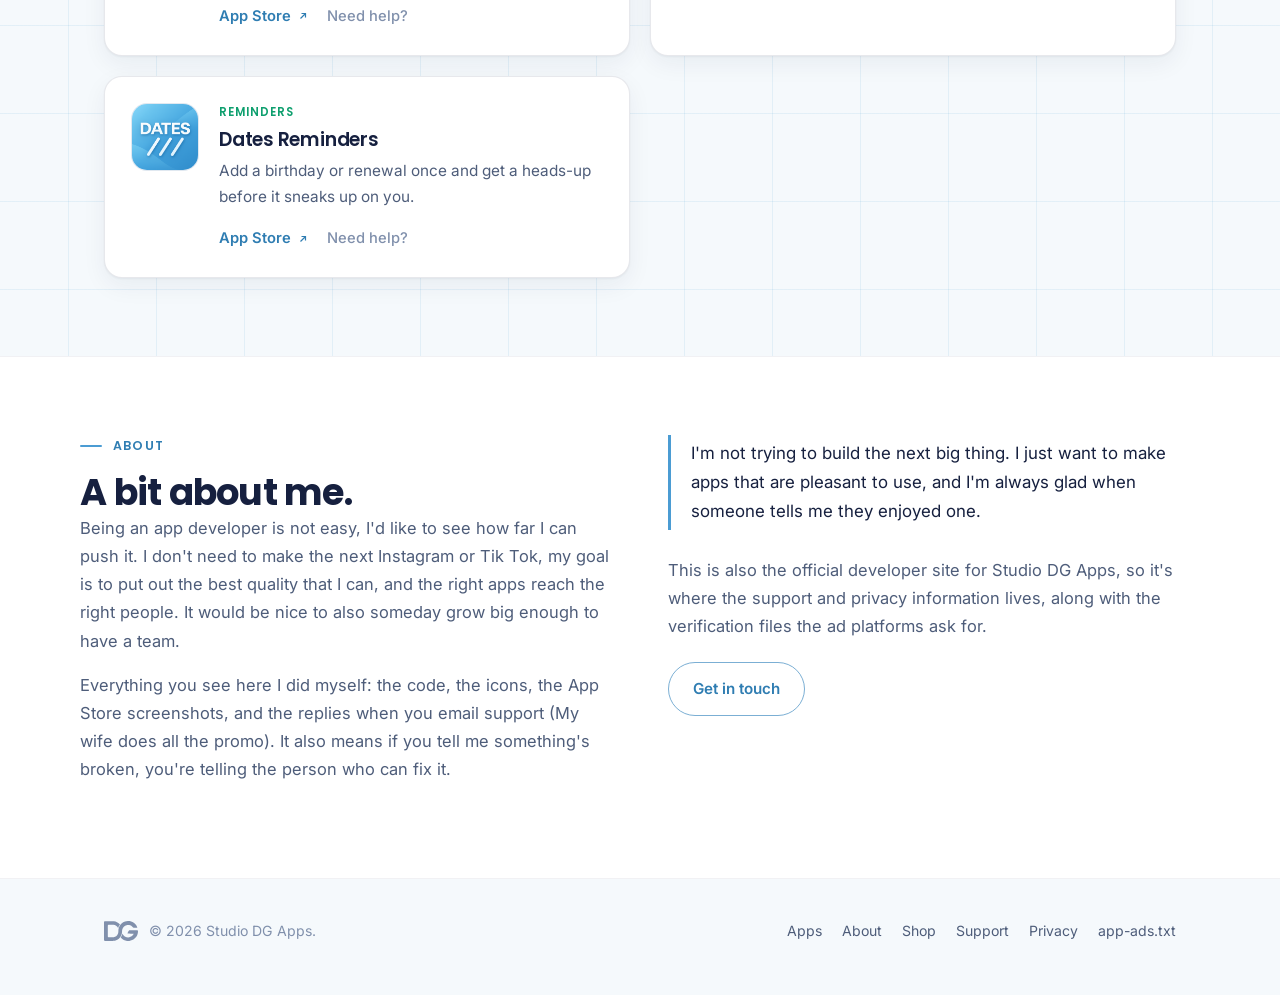
==== commit ffef7f6b: "Revise app titles and alt text in index.html Updated the title of the Fit Check Pro app and correcte" ====
--- a/index.html
+++ b/index.html
@@ -199,7 +199,7 @@
             </div>
             <div>
               <div class="app-topline">Style &amp; Wardrobe</div>
-              <h3>Fit Check Pro</h3>
+              <h3>Fit Check: Pro Digital Closet</h3>
               <p>
                 Save your outfits so you never repeat a look by accident, and
                 plan what you're wearing before the morning rush.
@@ -237,7 +237,7 @@
 
           <article class="app-card">
             <div class="app-icon">
-              <img src="assets/app-dates.png" alt="Fit Check Pro app icon" width="512" height="512" loading="lazy" />
+              <img src="assets/app-dates.png" alt="Dates app icon" width="512" height="512" loading="lazy" />
             </div>
             <div>
               <div class="app-topline">Reminders</div>
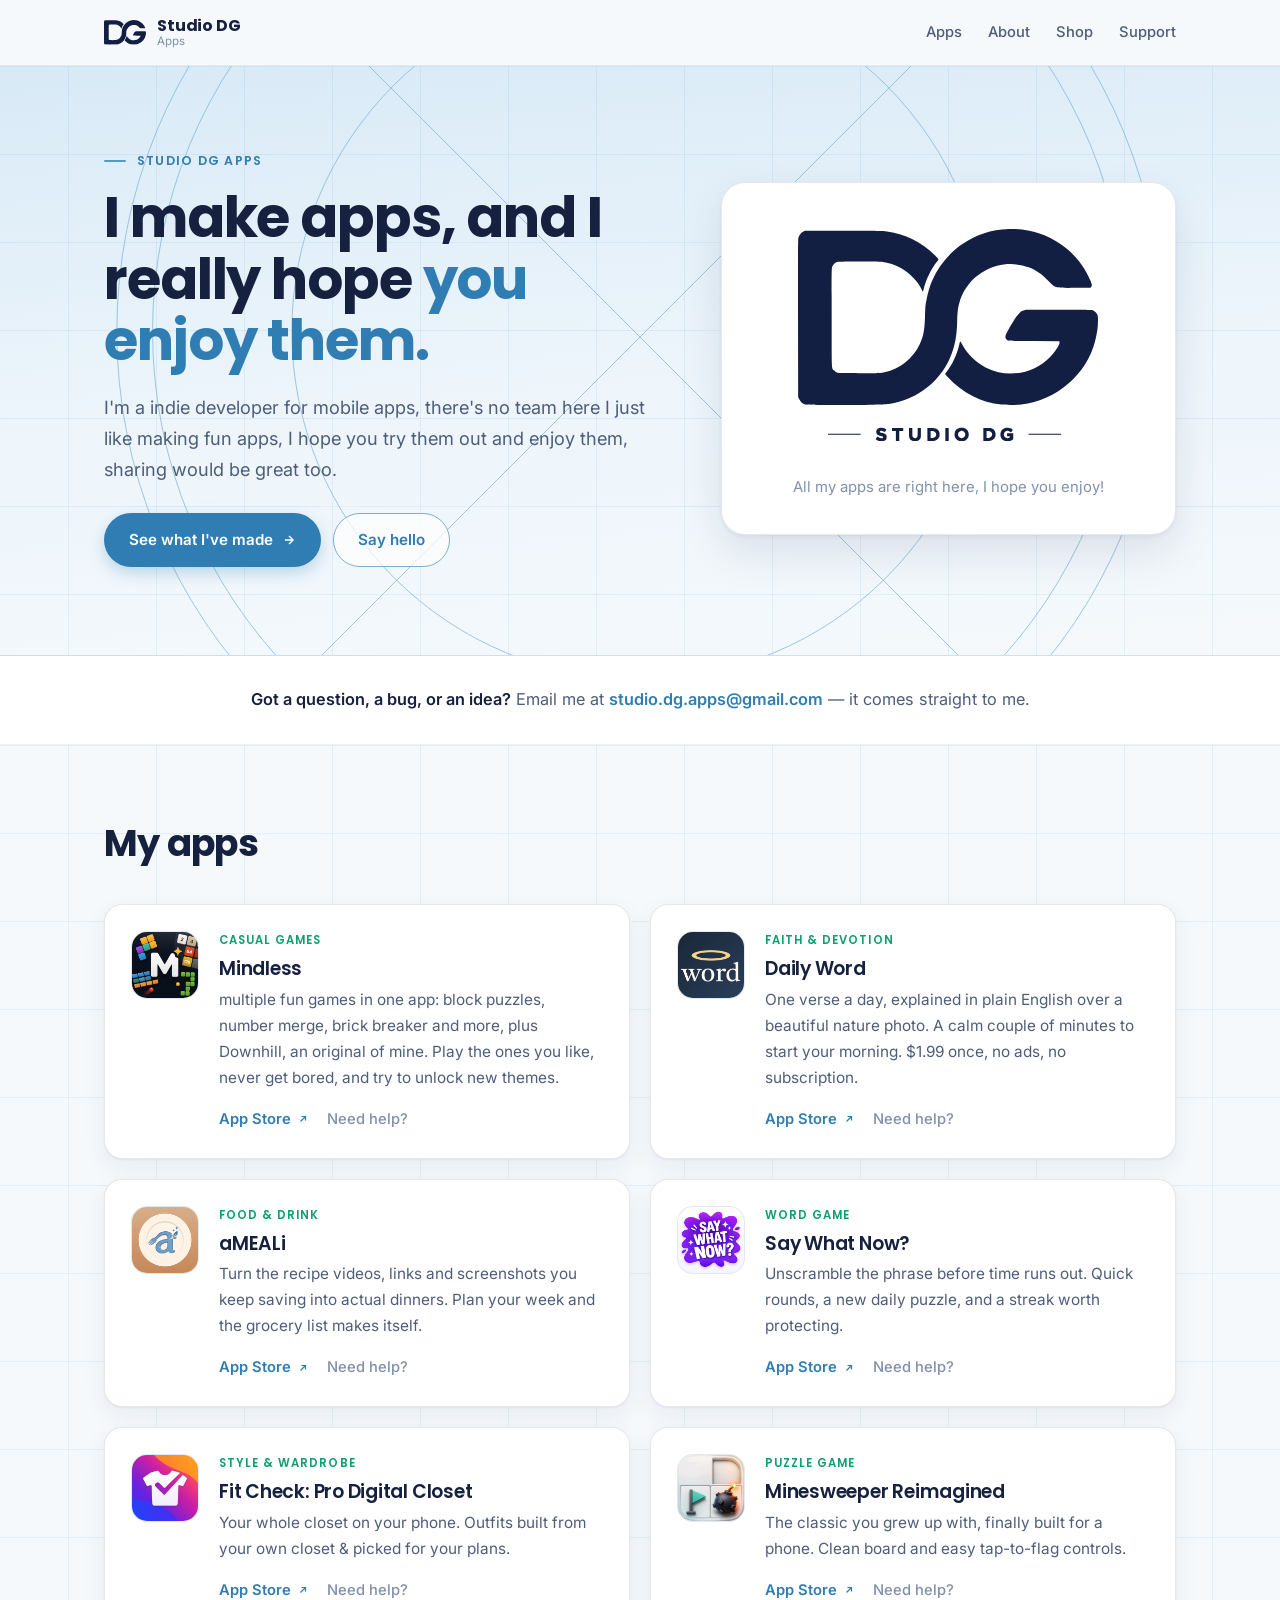
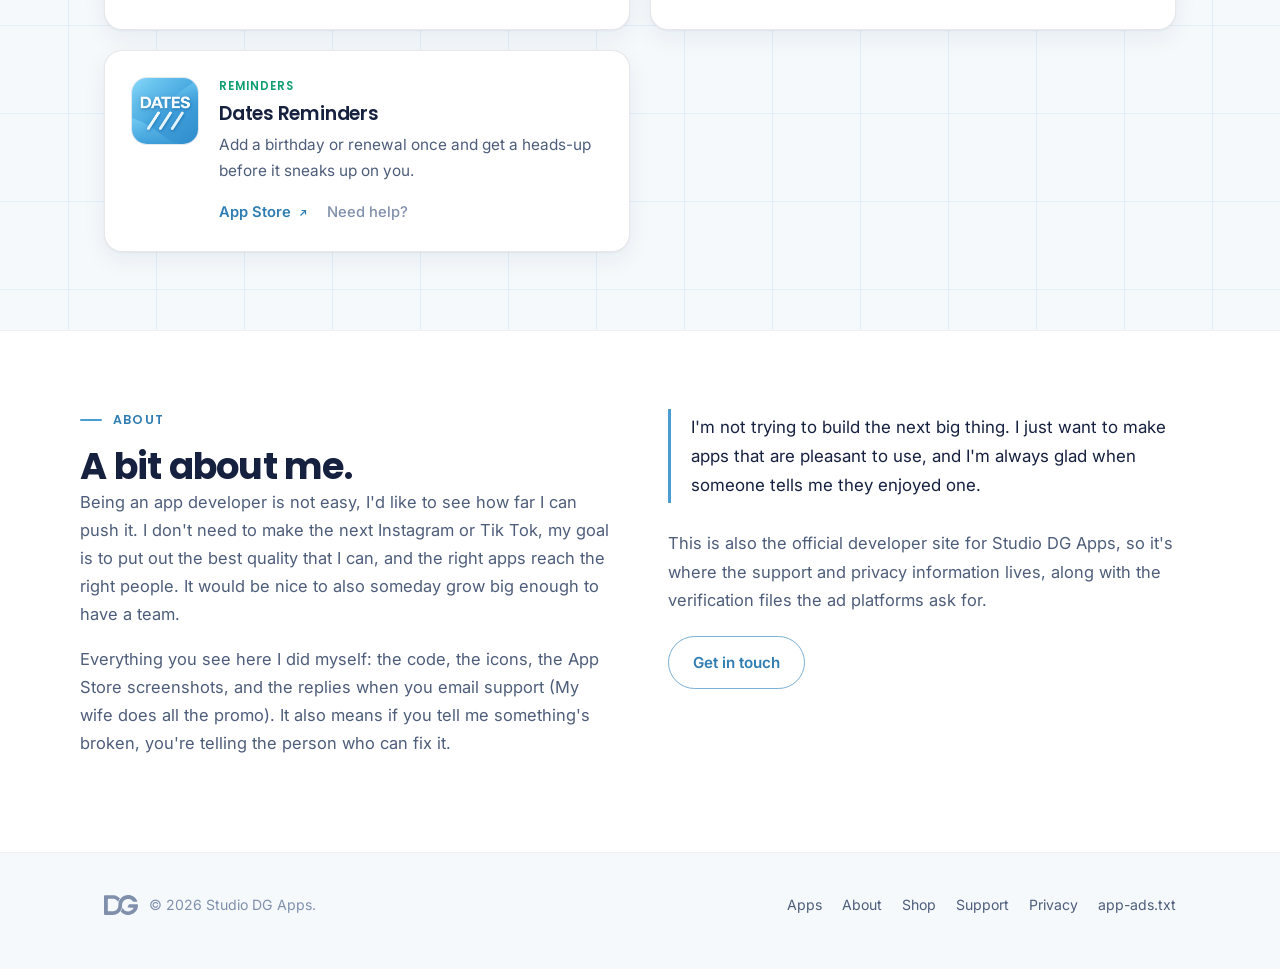
==== commit 5415a69f: "Revise Fit Check app description Updated the description of the Fit Check app to emphasize closet ma" ====
--- a/index.html
+++ b/index.html
@@ -201,8 +201,8 @@
               <div class="app-topline">Style &amp; Wardrobe</div>
               <h3>Fit Check: Pro Digital Closet</h3>
               <p>
-                Save your outfits so you never repeat a look by accident, and
-                plan what you're wearing before the morning rush.
+                Your whole closet on your phone.
+                Outfits built from your own closet & picked for your plans.
               </p>
               <div class="card-actions">
                 <a href="https://apps.apple.com/us/app/fit-check-pro/id6733221964" target="_blank" rel="noopener">
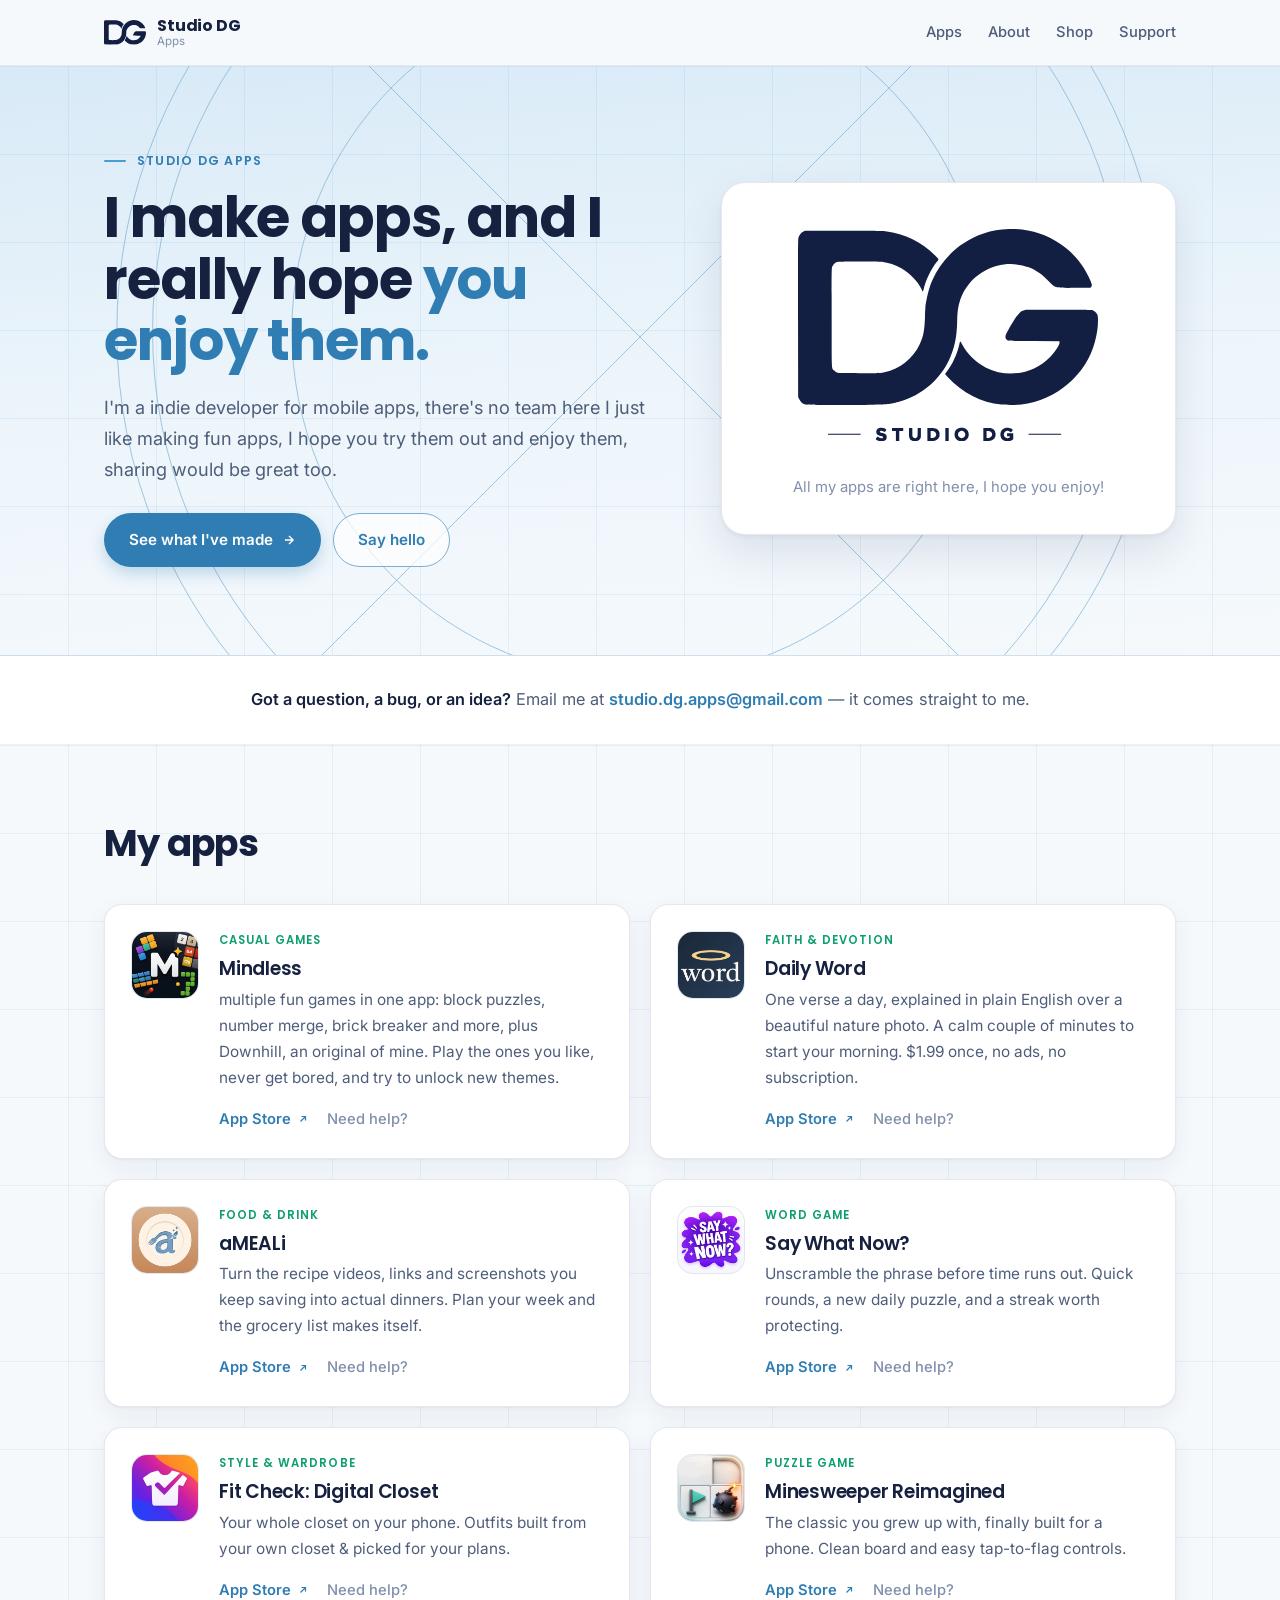
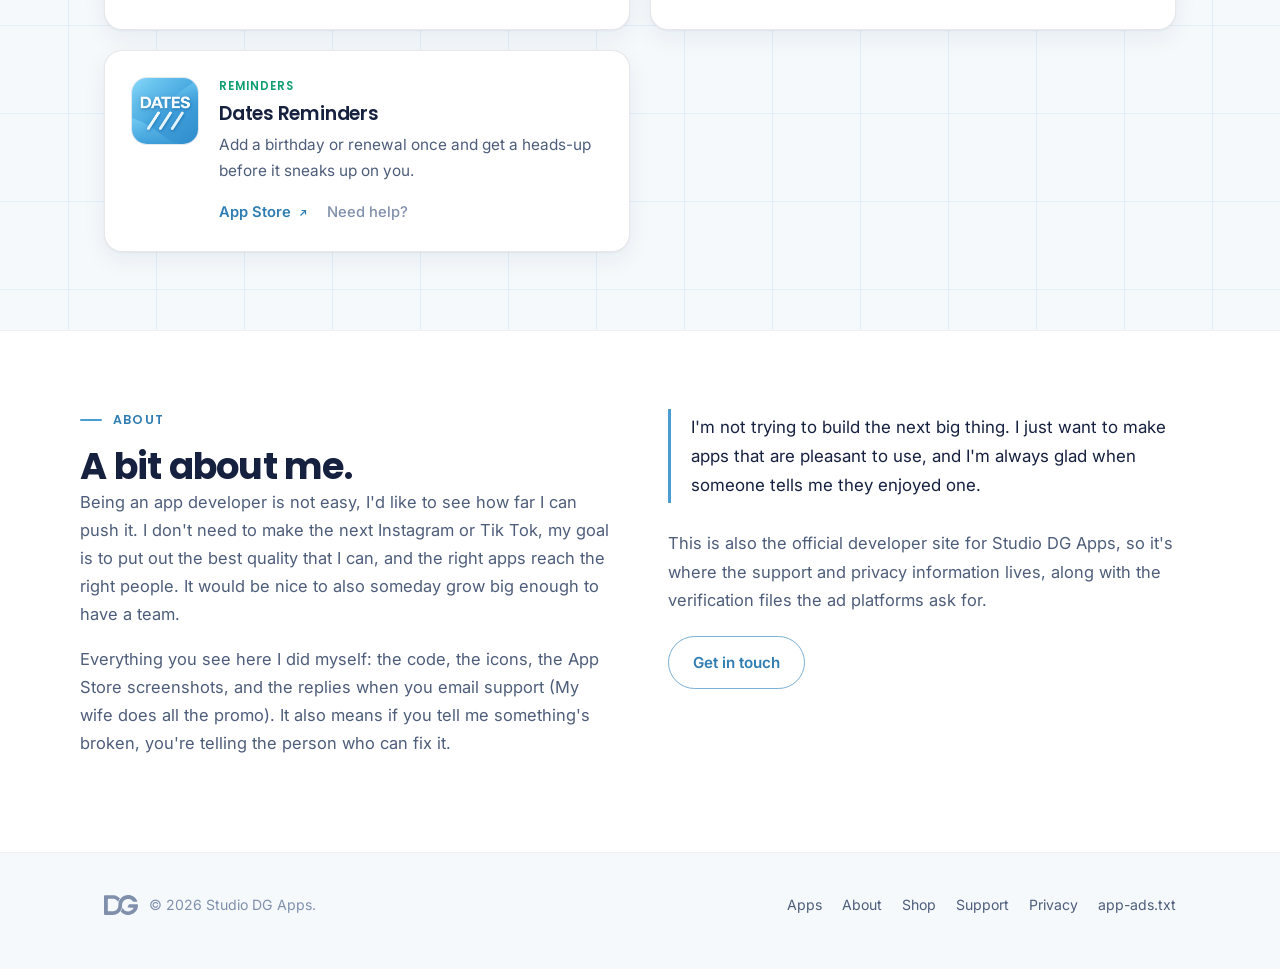
==== commit 12ded689: "Update title from 'Fit Check: Pro Digital Closet' to 'Fit Check: Digital Closet'" ====
--- a/index.html
+++ b/index.html
@@ -199,7 +199,7 @@
             </div>
             <div>
               <div class="app-topline">Style &amp; Wardrobe</div>
-              <h3>Fit Check: Pro Digital Closet</h3>
+              <h3>Fit Check: Digital Closet</h3>
               <p>
                 Your whole closet on your phone.
                 Outfits built from your own closet & picked for your plans.
